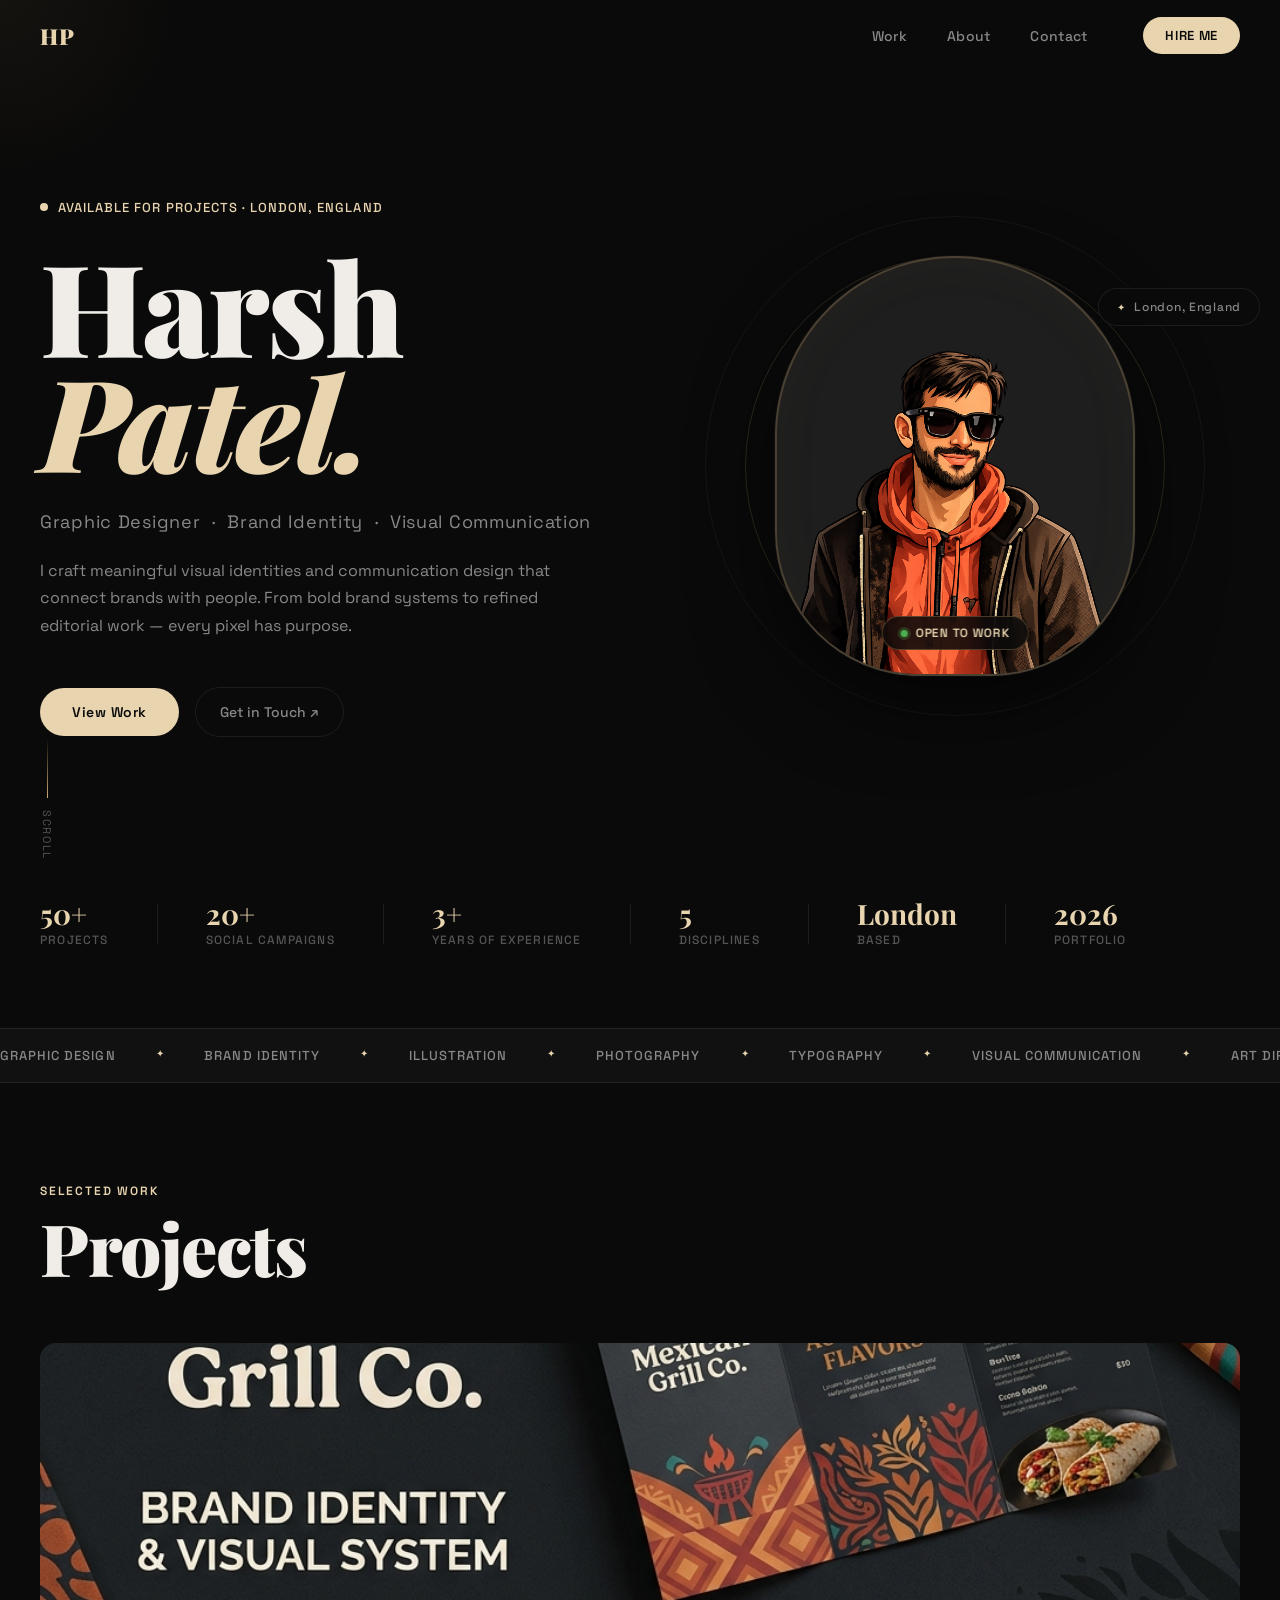
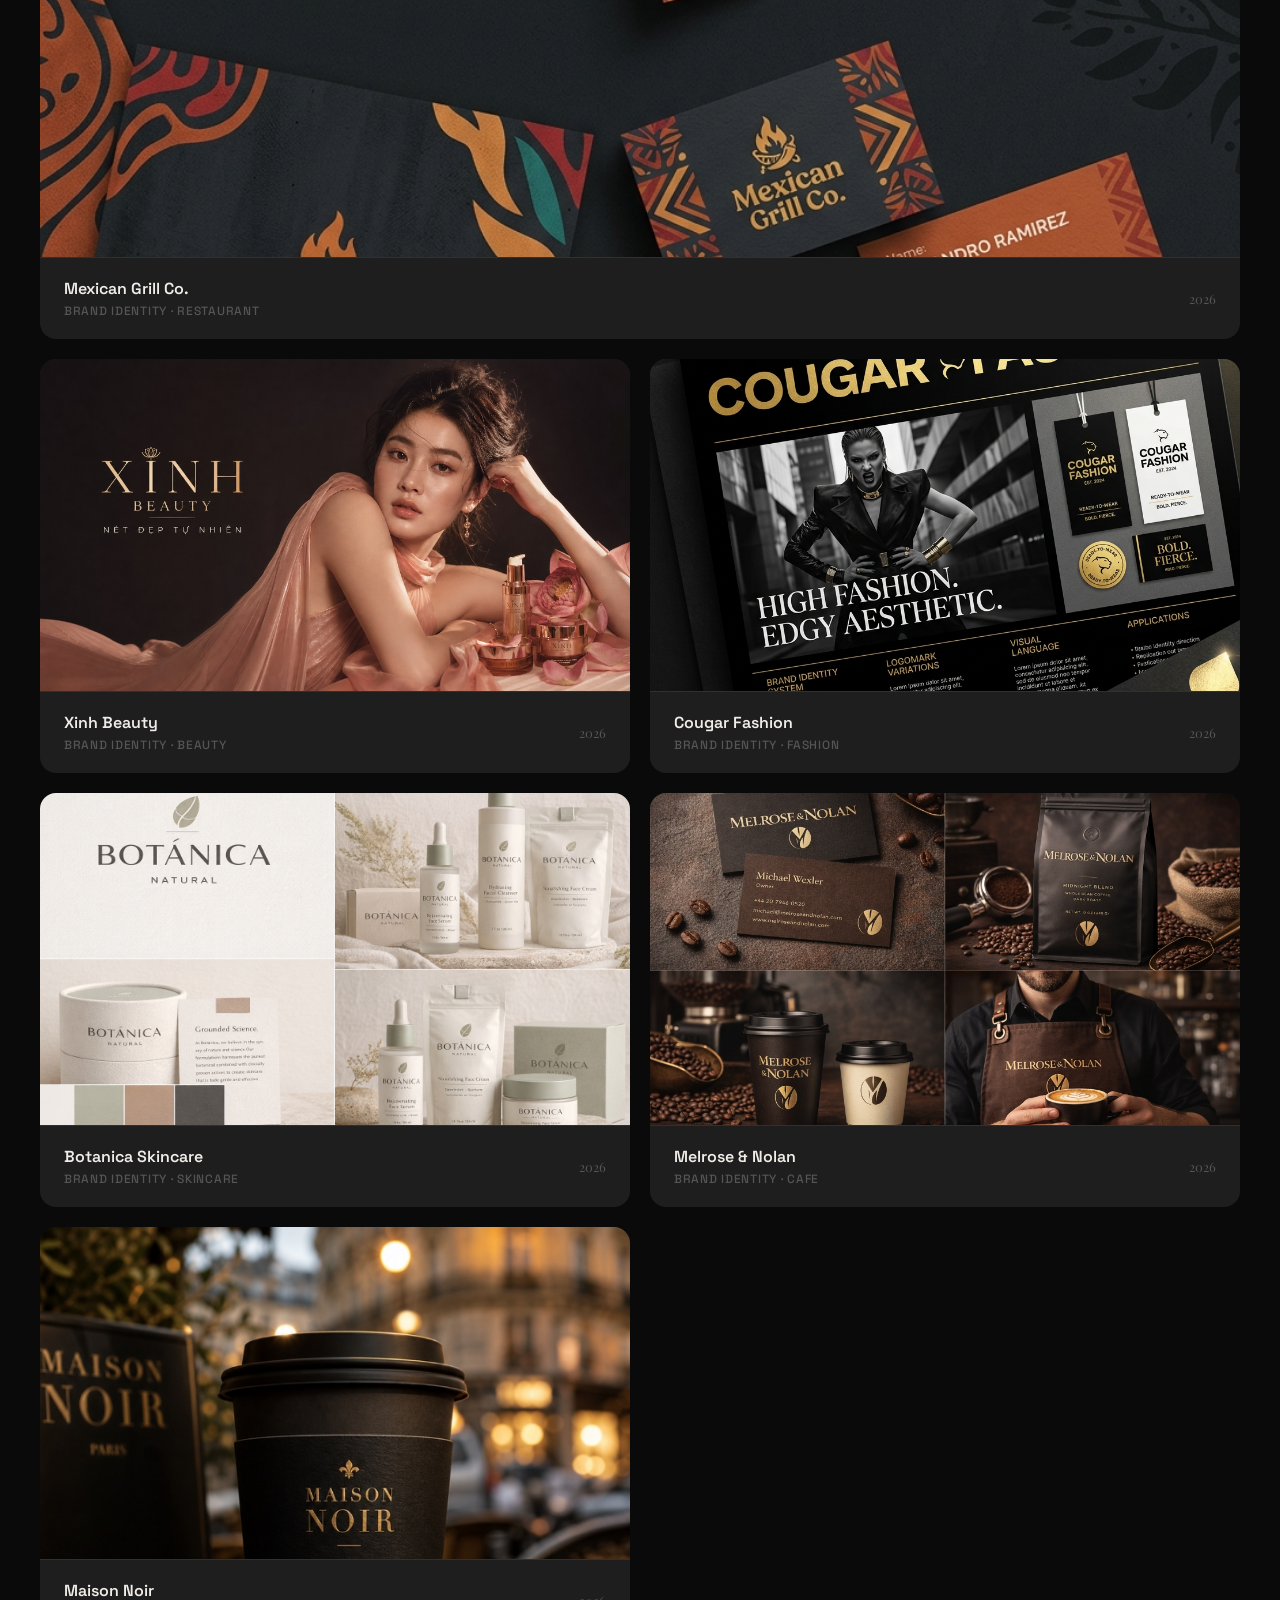
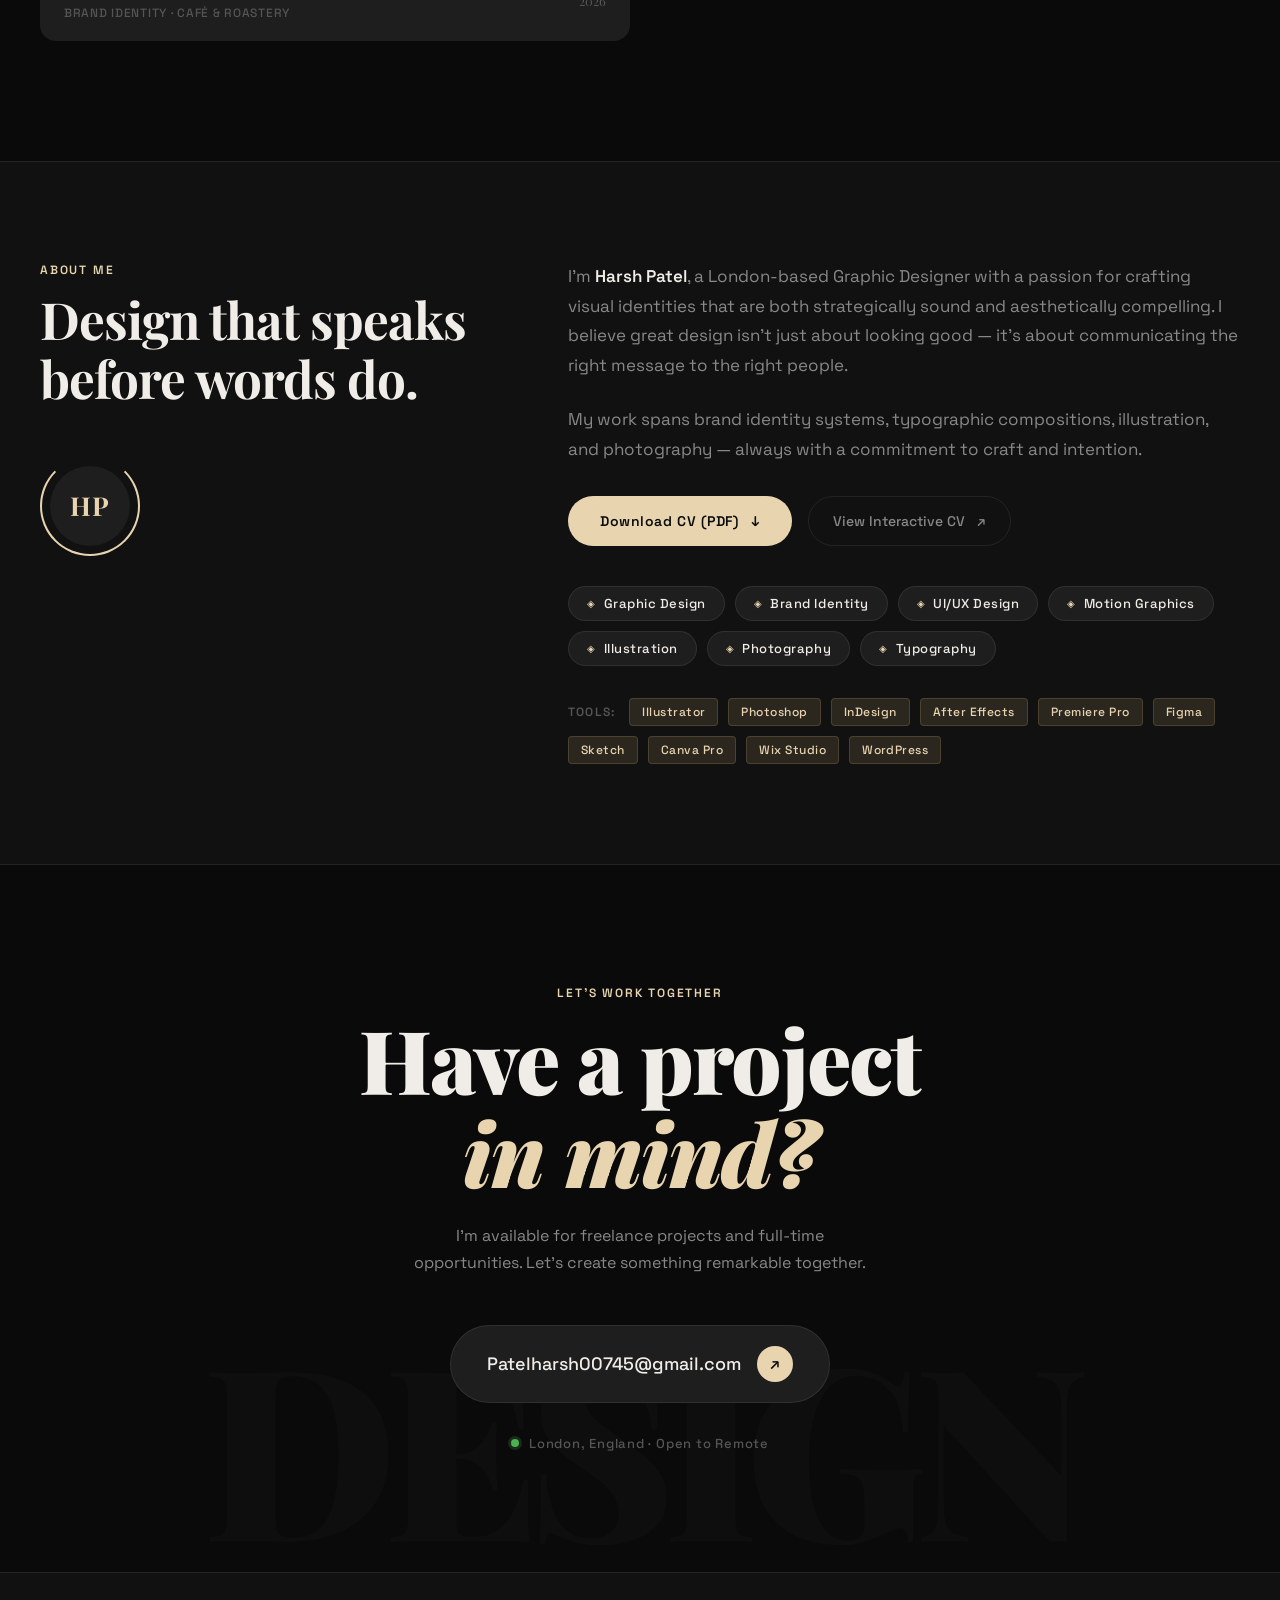
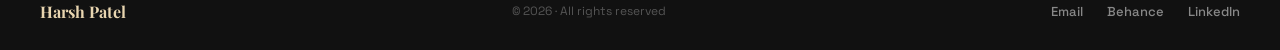
==== behance.html @ 05259823 "Add files via upload" ====
<!DOCTYPE html>
<html lang="en">
<head>
  <meta charset="UTF-8" />
  <meta name="viewport" content="width=device-width, initial-scale=1.0" />
  <title>Harsh Patel — Graphic Designer · Brand Identity · Visual Communication</title>
  <meta name="description" content="Harsh Patel is a London-based Graphic Designer specialising in Brand Identity, Illustration, Photography and Typography." />
  <link rel="preconnect" href="https://fonts.googleapis.com" />
  <link rel="preconnect" href="https://fonts.gstatic.com" crossorigin />
  <link href="https://fonts.googleapis.com/css2?family=Inter:wght@300;400;500;600;700&family=Playfair+Display:ital,wght@0,700;0,900;1,700&family=Space+Grotesk:wght@300;400;500;600;700&display=swap" rel="stylesheet" />
  <link rel="stylesheet" href="behance.css" />
</head>
<body>

  <!-- ── CURSOR GLOW ── -->
  <div class="cursor-glow" id="cursorGlow"></div>

  <!-- ── NAV ── -->
  <nav class="nav" id="mainNav">
    <div class="nav-inner">
      <a href="#" class="nav-logo" id="navLogo">HP</a>
      <ul class="nav-links" id="navLinks">
        <li><a href="#work" class="nav-link" id="navWork">Work</a></li>
        <li><a href="#about" class="nav-link" id="navAbout">About</a></li>
        <li><a href="#contact" class="nav-link" id="navContact">Contact</a></li>
      </ul>
      <a href="mailto:Patelharsh00745@gmail.com" class="nav-cta" id="navCta">Hire Me</a>
    </div>
  </nav>

  <!-- ── HERO ── -->
  <section class="hero" id="hero">
    <div class="hero-bg-grid"></div>

    <!-- LEFT: Text -->
    <div class="hero-content">
      <div class="hero-tag" id="heroTag">
        <span class="tag-dot"></span>
        Available for Projects · London, England
      </div>
      <h1 class="hero-name" id="heroName">
        <span class="name-line">Harsh</span>
        <span class="name-line italic">Patel.</span>
      </h1>
      <p class="hero-title" id="heroTitle">
        Graphic Designer &nbsp;·&nbsp; Brand Identity &nbsp;·&nbsp; Visual Communication
      </p>
      <p class="hero-desc" id="heroDesc">
        I craft meaningful visual identities and communication design that connect brands with people. From bold brand systems to refined editorial work — every pixel has purpose.
      </p>
      <div class="hero-actions" id="heroActions">
        <a href="#work" class="btn-primary" id="btnViewWork">View Work</a>
        <a href="mailto:Patelharsh00745@gmail.com" class="btn-ghost" id="btnGetInTouch">Get in Touch ↗</a>
      </div>
    </div>

    <!-- RIGHT: Portrait -->
    <div class="hero-portrait-wrap" id="heroPortraitWrap">
      <div class="portrait-ring portrait-ring-1"></div>
      <div class="portrait-ring portrait-ring-2"></div>
      <div class="portrait-card">
        <img src="hero_portrait.png" alt="Harsh Patel — Graphic Designer" class="portrait-img" id="heroPortraitImg" />
        <div class="portrait-badge" id="portraitBadge">
          <span class="badge-dot"></span>
          <span>Open to Work</span>
        </div>
      </div>
      <div class="portrait-float-tag" id="portraitFloatTag">
        <span class="float-icon">✦</span>
        London, England
      </div>
    </div>

    <div class="hero-scroll-indicator" id="heroScroll">
      <span class="scroll-line"></span>
      <span class="scroll-label">Scroll</span>
    </div>
  </section>

  <!-- ── STATS BAR ── -->
  <div class="stats-bar" id="statsBar">
    <div class="stat-item">
      <span class="stat-num">50+</span>
      <span class="stat-label">Projects</span>
    </div>
    <div class="stat-divider"></div>
    <div class="stat-item">
      <span class="stat-num">20+</span>
      <span class="stat-label">Social Campaigns</span>
    </div>
    <div class="stat-divider"></div>
    <div class="stat-item">
      <span class="stat-num">3+</span>
      <span class="stat-label">Years of Experience</span>
    </div>
    <div class="stat-divider"></div>
    <div class="stat-item">
      <span class="stat-num">5</span>
      <span class="stat-label">Disciplines</span>
    </div>
    <div class="stat-divider"></div>
    <div class="stat-item">
      <span class="stat-num">London</span>
      <span class="stat-label">Based</span>
    </div>
    <div class="stat-divider"></div>
    <div class="stat-item">
      <span class="stat-num">2026</span>
      <span class="stat-label">Portfolio</span>
    </div>
  </div>

  <!-- ── SKILLS TICKER ── -->
  <div class="ticker-wrap" id="tickerWrap" aria-hidden="true">
    <div class="ticker-track">
      <span>Graphic Design</span><span class="sep">✦</span>
      <span>Brand Identity</span><span class="sep">✦</span>
      <span>Illustration</span><span class="sep">✦</span>
      <span>Photography</span><span class="sep">✦</span>
      <span>Typography</span><span class="sep">✦</span>
      <span>Visual Communication</span><span class="sep">✦</span>
      <span>Art Direction</span><span class="sep">✦</span>
      <span>Logo Design</span><span class="sep">✦</span>
      <!-- duplicate for seamless loop -->
      <span>Graphic Design</span><span class="sep">✦</span>
      <span>Brand Identity</span><span class="sep">✦</span>
      <span>Illustration</span><span class="sep">✦</span>
      <span>Photography</span><span class="sep">✦</span>
      <span>Typography</span><span class="sep">✦</span>
      <span>Visual Communication</span><span class="sep">✦</span>
      <span>Art Direction</span><span class="sep">✦</span>
      <span>Logo Design</span><span class="sep">✦</span>
    </div>
  </div>

  <!-- ── PROJECTS ── -->
  <section class="projects-section" id="work">
    <div class="section-header">
      <p class="section-eyebrow">Selected Work</p>
      <h2 class="section-title">Projects</h2>
    </div>

    <div class="projects-grid" id="projectsGrid">

      <!-- PROJECT 1 — Mexican Grill Co. (FEATURED LARGE) -->
      <a href="mexican-grill.html" class="project-card card-featured" id="cardMexican" data-category="Brand Identity">
        <div class="card-image-wrap">
          <img src="mexican_grill_cover.png" alt="Mexican Grill Co. Brand Identity" class="card-img" />
          <div class="card-overlay">
            <div class="overlay-content">
              <span class="overlay-category">Brand Identity · Visual System</span>
              <h3 class="overlay-title">Mexican Grill Co.</h3>
              <p class="overlay-desc">A bold, culturally-rich brand identity for an authentic Mexican restaurant. Warm terracotta palette meets modern typography.</p>
              <span class="overlay-arrow">View Project ↗</span>
            </div>
          </div>
        </div>
        <div class="card-meta">
          <div class="card-info">
            <h3 class="card-title">Mexican Grill Co.</h3>
            <p class="card-category">Brand Identity · Restaurant</p>
          </div>
          <span class="card-year">2026</span>
        </div>
      </a>

      <!-- PROJECT 2 — Xinh Beauty -->
      <a href="xinh-beauty.html" class="project-card card-half" id="cardXinh" data-category="Brand Identity">
        <div class="card-image-wrap">
          <img src="xinh_beauty_banner.jpg" alt="Xinh Beauty Brand Identity" class="card-img" />
          <div class="card-overlay">
            <div class="overlay-content">
              <span class="overlay-category">Brand Identity · Packaging</span>
              <h3 class="overlay-title">Xinh Beauty</h3>
              <p class="overlay-desc">Refined, minimal beauty brand identity with delicate rose gold and blush tones across packaging and visual identity.</p>
              <span class="overlay-arrow">View Project ↗</span>
            </div>
          </div>
        </div>
        <div class="card-meta">
          <div class="card-info">
            <h3 class="card-title">Xinh Beauty</h3>
            <p class="card-category">Brand Identity · Beauty</p>
          </div>
          <span class="card-year">2026</span>
        </div>
      </a>

      <!-- PROJECT 3 — Cougar Fashion -->
      <a href="cougar-fashion.html" class="project-card card-half" id="cardCougar" data-category="Brand Identity">
        <div class="card-image-wrap">
          <img src="cougar_fashion_cover.png" alt="Cougar Fashion Brand Identity" class="card-img" />
          <div class="card-overlay">
            <div class="overlay-content">
              <span class="overlay-category">Brand Identity · Fashion</span>
              <h3 class="overlay-title">Cougar Fashion</h3>
              <p class="overlay-desc">High-fashion brand identity with a bold black and gold visual system. Edgy, powerful, unforgettable.</p>
              <span class="overlay-arrow">View Project ↗</span>
            </div>
          </div>
        </div>
        <div class="card-meta">
          <div class="card-info">
            <h3 class="card-title">Cougar Fashion</h3>
            <p class="card-category">Brand Identity · Fashion</p>
          </div>
          <span class="card-year">2026</span>
        </div>
      </a>

      <!-- PROJECT 4 — Botanica Skincare -->
      <a href="botanica-skincare.html" class="project-card card-half" id="cardBotanica" data-category="Brand Identity">
        <div class="card-image-wrap">
          <img src="botanica-cover.png" alt="Botanica Skincare Brand Identity" class="card-img" />
          <div class="card-overlay">
            <div class="overlay-content">
              <span class="overlay-category">Brand Identity · Skincare</span>
              <h3 class="overlay-title">Botanica Skincare</h3>
              <p class="overlay-desc">Clean, organic visual identity for a natural skincare line emphasizing sustainability and purity.</p>
              <span class="overlay-arrow">View Project ↗</span>
            </div>
          </div>
        </div>
        <div class="card-meta">
          <div class="card-info">
            <h3 class="card-title">Botanica Skincare</h3>
            <p class="card-category">Brand Identity · Skincare</p>
          </div>
          <span class="card-year">2026</span>
        </div>
      </a>

      <!-- PROJECT 5 — Melrose & Nolan (Cafe) -->
      <a href="melrose-nolan.html" class="project-card card-half" id="cardMelrose" data-category="Brand Identity">
        <div class="card-image-wrap">
          <img src="melrose_nolan_cover.png" alt="Melrose & Nolan Cafe Brand Identity" class="card-img" />
          <div class="card-overlay">
            <div class="overlay-content">
              <span class="overlay-category">Brand Identity · Cafe Design</span>
              <h3 class="overlay-title">Melrose &amp; Nolan</h3>
              <p class="overlay-desc">A premium artisanal cafe brand identity. Timeless typography meets warm organic coffee textures.</p>
              <span class="overlay-arrow">View Project ↗</span>
            </div>
          </div>
        </div>
        <div class="card-meta">
          <div class="card-info">
            <h3 class="card-title">Melrose &amp; Nolan</h3>
            <p class="card-category">Brand Identity · Cafe</p>
          </div>
          <span class="card-year">2026</span>
        </div>
      </a>

      <!-- PROJECT 6 — Maison Noir (Paris Roastery) -->
      <a href="maison-noir.html" class="project-card card-half" id="cardMaison" data-category="Brand Identity">
        <div class="card-image-wrap">
          <img src="maison_noir_cup.jpg" alt="Maison Noir Paris Brand Identity" class="card-img" />
          <div class="card-overlay">
            <div class="overlay-content">
              <span class="overlay-category">Brand Identity · Café &amp; Roastery</span>
              <h3 class="overlay-title">Maison Noir</h3>
              <p class="overlay-desc">A luxurious Parisian café and micro-roastery brand identity. Gold-embossed packaging meets refined architectural branding.</p>
              <span class="overlay-arrow">View Project ↗</span>
            </div>
          </div>
        </div>
        <div class="card-meta">
          <div class="card-info">
            <h3 class="card-title">Maison Noir</h3>
            <p class="card-category">Brand Identity · Café &amp; Roastery</p>
          </div>
          <span class="card-year">2026</span>
        </div>
      </a>

    </div>
  </section>

  <!-- ── ABOUT ── -->
  <section class="about-section" id="about">
    <div class="about-inner">
      <div class="about-left">
        <p class="section-eyebrow">About Me</p>
        <h2 class="about-heading">Design that speaks before words do.</h2>
        <div class="about-avatar" id="aboutAvatar">
          <div class="avatar-ring"></div>
          <div class="avatar-initials">HP</div>
        </div>
      </div>
      <div class="about-right">
        <p class="about-bio">
          I'm <strong>Harsh Patel</strong>, a London-based Graphic Designer with a passion for crafting visual identities that are both strategically sound and aesthetically compelling. I believe great design isn't just about looking good — it's about communicating the right message to the right people.
        </p>
        <p class="about-bio">
          My work spans brand identity systems, typographic compositions, illustration, and photography — always with a commitment to craft and intention.
        </p>

        <!-- CV Actions Button Group -->
        <div class="about-actions" style="margin-top: 32px; margin-bottom: 40px; display: flex; gap: 16px; flex-wrap: wrap;">
          <a href="Harsh_Patel_CV.pdf" target="_blank" class="btn-primary" id="btnDownloadCV" download>
            <span>Download CV (PDF)</span>
            <span style="font-size: 14px; margin-left: 4px;">↓</span>
          </a>
          <a href="cv.html" class="btn-ghost" id="btnViewCV" target="_blank">
            <span>View Interactive CV</span>
            <span style="font-size: 14px; margin-left: 4px;">↗</span>
          </a>
        </div>

        <div class="skills-grid" id="skillsGrid">
          <div class="skill-pill" id="skillGraphic">
            <span class="skill-icon">◈</span> Graphic Design
          </div>
          <div class="skill-pill" id="skillBrand">
            <span class="skill-icon">◈</span> Brand Identity
          </div>
          <div class="skill-pill" id="skillUIUX">
            <span class="skill-icon">◈</span> UI/UX Design
          </div>
          <div class="skill-pill" id="skillMotion">
            <span class="skill-icon">◈</span> Motion Graphics
          </div>
          <div class="skill-pill" id="skillIllustration">
            <span class="skill-icon">◈</span> Illustration
          </div>
          <div class="skill-pill" id="skillPhoto">
            <span class="skill-icon">◈</span> Photography
          </div>
          <div class="skill-pill" id="skillType">
            <span class="skill-icon">◈</span> Typography
          </div>
        </div>

        <div class="tools-row" id="toolsRow">
          <span class="tools-label">Tools:</span>
          <span class="tool-tag">Illustrator</span>
          <span class="tool-tag">Photoshop</span>
          <span class="tool-tag">InDesign</span>
          <span class="tool-tag">After Effects</span>
          <span class="tool-tag">Premiere Pro</span>
          <span class="tool-tag">Figma</span>
          <span class="tool-tag">Sketch</span>
          <span class="tool-tag">Canva Pro</span>
          <span class="tool-tag">Wix Studio</span>
          <span class="tool-tag">WordPress</span>
        </div>
      </div>
    </div>
  </section>

  <!-- ── CONTACT ── -->
  <section class="contact-section" id="contact">
    <div class="contact-inner">
      <p class="section-eyebrow">Let's Work Together</p>
      <h2 class="contact-heading">
        Have a project<br/>
        <em>in mind?</em>
      </h2>
      <p class="contact-sub">I'm available for freelance projects and full-time opportunities. Let's create something remarkable together.</p>
      <a href="mailto:Patelharsh00745@gmail.com" class="contact-btn" id="contactBtn">
        <span>Patelharsh00745@gmail.com</span>
        <span class="btn-arrow">↗</span>
      </a>
      <div class="contact-location" id="contactLocation">
        <span class="location-dot"></span>
        London, England · Open to Remote
      </div>
    </div>
    <div class="contact-bg-text" aria-hidden="true">DESIGN</div>
  </section>

  <!-- ── FOOTER ── -->
  <footer class="footer" id="siteFooter">
    <div class="footer-inner">
      <span class="footer-name">Harsh Patel</span>
      <span class="footer-copy">© 2026 · All rights reserved</span>
      <div class="footer-links">
        <a href="mailto:Patelharsh00745@gmail.com" class="footer-link" id="footerEmail">Email</a>
        <a href="#" class="footer-link" id="footerBehance">Behance</a>
        <a href="#" class="footer-link" id="footerLinkedIn">LinkedIn</a>
      </div>
    </div>
  </footer>

  <script src="behance.js"></script>
</body>
</html>
---- behance.css ----
/* ──────────────────────────────────────────
   BEHANCE PORTFOLIO — Harsh Patel
   Dark Editorial Design System
────────────────────────────────────────── */

/* ── TOKENS ── */
:root {
  --bg:           #0a0a0a;
  --bg-2:         #111111;
  --bg-3:         #181818;
  --surface:      #1e1e1e;
  --border:       rgba(255,255,255,0.08);
  --border-hover: rgba(255,255,255,0.2);
  --text-primary: #f0ede8;
  --text-secondary: #888888;
  --text-muted:   #555555;
  --accent:       #e8d5b0;
  --accent-2:     #c9a96e;
  --accent-glow:  rgba(201,169,110,0.15);
  --red:          #e05c4a;
  --radius-sm:    8px;
  --radius-md:    16px;
  --radius-lg:    24px;
  --nav-h:        72px;
  --ease-out:     cubic-bezier(0.16, 1, 0.3, 1);
  --ease-bounce:  cubic-bezier(0.34, 1.56, 0.64, 1);
}

/* ── RESET ── */
*, *::before, *::after { box-sizing: border-box; margin: 0; padding: 0; }
html { scroll-behavior: smooth; font-size: 16px; }
body {
  background: var(--bg);
  color: var(--text-primary);
  font-family: 'Space Grotesk', 'Inter', sans-serif;
  overflow-x: hidden;
  -webkit-font-smoothing: antialiased;
}
img { display: block; max-width: 100%; }
a { text-decoration: none; color: inherit; }
ul { list-style: none; }

/* ── CURSOR GLOW ── */
.cursor-glow {
  position: fixed;
  width: 400px;
  height: 400px;
  background: radial-gradient(circle, rgba(201,169,110,0.06) 0%, transparent 70%);
  border-radius: 50%;
  pointer-events: none;
  z-index: 0;
  transform: translate(-50%, -50%);
  transition: opacity 0.3s ease;
}

/* ── NAV ── */
.nav {
  position: fixed;
  top: 0; left: 0; right: 0;
  height: var(--nav-h);
  z-index: 100;
  transition: background 0.4s ease, backdrop-filter 0.4s ease, border-color 0.4s ease;
  border-bottom: 1px solid transparent;
}
.nav.scrolled {
  background: rgba(10,10,10,0.85);
  backdrop-filter: blur(20px);
  -webkit-backdrop-filter: blur(20px);
  border-bottom-color: var(--border);
}
.nav-inner {
  max-width: 1280px;
  margin: 0 auto;
  height: 100%;
  padding: 0 40px;
  display: flex;
  align-items: center;
  gap: 40px;
}
.nav-logo {
  font-family: 'Playfair Display', serif;
  font-size: 22px;
  font-weight: 900;
  color: var(--accent);
  letter-spacing: 0.05em;
  margin-right: auto;
  transition: opacity 0.2s;
}
.nav-logo:hover { opacity: 0.7; }

.nav-links { display: flex; gap: 8px; }
.nav-link {
  font-size: 14px;
  font-weight: 500;
  color: var(--text-secondary);
  padding: 8px 16px;
  border-radius: 100px;
  transition: color 0.2s, background 0.2s;
  letter-spacing: 0.02em;
}
.nav-link:hover {
  color: var(--text-primary);
  background: rgba(255,255,255,0.05);
}

.nav-cta {
  font-size: 13px;
  font-weight: 600;
  letter-spacing: 0.05em;
  color: var(--bg);
  background: var(--accent);
  padding: 10px 22px;
  border-radius: 100px;
  transition: background 0.25s, transform 0.2s;
  text-transform: uppercase;
}
.nav-cta:hover {
  background: var(--accent-2);
  transform: translateY(-1px);
}

/* ── HERO ── */
.hero {
  min-height: 100vh;
  display: grid;
  grid-template-columns: 1fr 1fr;
  align-items: center;
  gap: 60px;
  padding: calc(var(--nav-h) + 40px) 40px 80px;
  max-width: 1280px;
  margin: 0 auto;
  position: relative;
}
.hero-bg-grid {
  display: none;
}

/* ── HERO PORTRAIT ── */
.hero-portrait-wrap {
  position: relative;
  display: flex;
  align-items: center;
  justify-content: center;
  opacity: 0;
  transform: translateX(40px);
  animation: fadeRight 0.9s var(--ease-out) 0.5s forwards;
}
@keyframes fadeRight {
  to { opacity: 1; transform: translateX(0); }
}

.portrait-ring {
  position: absolute;
  border-radius: 50%;
  border: 1px solid rgba(201,169,110,0.2);
  pointer-events: none;
}
.portrait-ring-1 {
  width: 420px; height: 420px;
  animation: ringPulse 4s ease-in-out infinite;
}
.portrait-ring-2 {
  width: 500px; height: 500px;
  border-color: rgba(201,169,110,0.08);
  animation: ringPulse 4s ease-in-out 1s infinite;
}
@keyframes ringPulse {
  0%, 100% { transform: scale(1); opacity: 0.6; }
  50%       { transform: scale(1.03); opacity: 1; }
}

.portrait-card {
  position: relative;
  width: 360px;
  height: 420px;
  border-radius: 200px 200px 160px 160px;
  overflow: hidden;
  border: 2px solid rgba(201,169,110,0.25);
  box-shadow:
    0 30px 80px rgba(0,0,0,0.6),
    0 0 0 1px rgba(255,255,255,0.04),
    inset 0 0 60px rgba(201,169,110,0.03);
  background: var(--surface);
  transition: transform 0.5s var(--ease-out), box-shadow 0.5s ease;
}
.portrait-card:hover {
  transform: translateY(-8px);
  box-shadow:
    0 50px 100px rgba(0,0,0,0.7),
    0 0 0 1px rgba(255,255,255,0.06),
    inset 0 0 80px rgba(201,169,110,0.05);
}

.portrait-img {
  width: 100%;
  height: 100%;
  object-fit: cover;
  object-position: center top;
  transition: transform 0.7s var(--ease-out);
}
.portrait-card:hover .portrait-img {
  transform: scale(1.04);
}

/* Open to Work badge */
.portrait-badge {
  position: absolute;
  bottom: 24px;
  left: 50%;
  transform: translateX(-50%);
  display: inline-flex;
  align-items: center;
  gap: 8px;
  background: rgba(10,10,10,0.85);
  backdrop-filter: blur(12px);
  -webkit-backdrop-filter: blur(12px);
  border: 1px solid rgba(201,169,110,0.3);
  border-radius: 100px;
  padding: 8px 18px;
  font-size: 12px;
  font-weight: 600;
  letter-spacing: 0.06em;
  color: var(--accent);
  white-space: nowrap;
  text-transform: uppercase;
  animation: badgeBounce 3s ease-in-out infinite;
}
@keyframes badgeBounce {
  0%, 100% { transform: translateX(-50%) translateY(0); }
  50%       { transform: translateX(-50%) translateY(-5px); }
}
.badge-dot {
  width: 7px; height: 7px;
  background: #4caf50;
  border-radius: 50%;
  box-shadow: 0 0 0 3px rgba(76,175,80,0.25);
  animation: pulse 2s ease-in-out infinite;
}

/* Float tag — London */
.portrait-float-tag {
  position: absolute;
  top: 32px;
  right: -20px;
  display: inline-flex;
  align-items: center;
  gap: 8px;
  background: rgba(10,10,10,0.9);
  backdrop-filter: blur(12px);
  -webkit-backdrop-filter: blur(12px);
  border: 1px solid var(--border);
  border-radius: 100px;
  padding: 10px 18px;
  font-size: 12px;
  font-weight: 500;
  letter-spacing: 0.06em;
  color: var(--text-secondary);
  white-space: nowrap;
  animation: badgeBounce 4s ease-in-out 0.5s infinite;
}
.float-icon { color: var(--accent); font-size: 10px; }

.hero-tag {
  display: inline-flex;
  align-items: center;
  gap: 10px;
  font-size: 13px;
  font-weight: 500;
  color: var(--accent);
  letter-spacing: 0.08em;
  text-transform: uppercase;
  margin-bottom: 32px;
  opacity: 0;
  transform: translateY(20px);
  animation: fadeUp 0.8s var(--ease-out) 0.1s forwards;
}
.tag-dot {
  width: 8px; height: 8px;
  background: var(--accent);
  border-radius: 50%;
  animation: pulse 2s ease-in-out infinite;
}
@keyframes pulse {
  0%, 100% { opacity: 1; transform: scale(1); }
  50%        { opacity: 0.5; transform: scale(0.7); }
}

.hero-name {
  font-family: 'Playfair Display', serif;
  font-size: clamp(64px, 10vw, 140px);
  font-weight: 900;
  line-height: 0.9;
  letter-spacing: -0.02em;
  margin-bottom: 32px;
  opacity: 0;
  transform: translateY(30px);
  animation: fadeUp 0.9s var(--ease-out) 0.25s forwards;
}
.name-line { display: block; }
.name-line.italic { font-style: italic; color: var(--accent); }

.hero-title {
  font-size: clamp(14px, 1.5vw, 18px);
  font-weight: 400;
  color: var(--text-secondary);
  letter-spacing: 0.04em;
  margin-bottom: 24px;
  opacity: 0;
  transform: translateY(20px);
  animation: fadeUp 0.8s var(--ease-out) 0.4s forwards;
}

.hero-desc {
  max-width: 540px;
  font-size: 16px;
  line-height: 1.7;
  color: var(--text-secondary);
  margin-bottom: 48px;
  opacity: 0;
  transform: translateY(20px);
  animation: fadeUp 0.8s var(--ease-out) 0.55s forwards;
}

.hero-actions {
  display: flex;
  gap: 16px;
  align-items: center;
  opacity: 0;
  transform: translateY(20px);
  animation: fadeUp 0.8s var(--ease-out) 0.7s forwards;
}
.btn-primary {
  display: inline-flex;
  align-items: center;
  gap: 8px;
  font-size: 14px;
  font-weight: 600;
  letter-spacing: 0.04em;
  color: var(--bg);
  background: var(--accent);
  padding: 15px 32px;
  border-radius: 100px;
  transition: background 0.25s, transform 0.2s, box-shadow 0.25s;
}
.btn-primary:hover {
  background: var(--accent-2);
  transform: translateY(-2px);
  box-shadow: 0 12px 40px rgba(201,169,110,0.3);
}
.btn-ghost {
  display: inline-flex;
  align-items: center;
  gap: 8px;
  font-size: 14px;
  font-weight: 500;
  color: var(--text-secondary);
  padding: 15px 24px;
  border-radius: 100px;
  border: 1px solid var(--border);
  transition: color 0.2s, border-color 0.2s, transform 0.2s;
}
.btn-ghost:hover {
  color: var(--text-primary);
  border-color: var(--border-hover);
  transform: translateY(-2px);
}

.hero-scroll-indicator {
  position: absolute;
  bottom: 40px;
  left: 40px;
  display: flex;
  flex-direction: column;
  align-items: center;
  gap: 12px;
  opacity: 0;
  animation: fadeUp 0.6s ease 1.2s forwards;
}
.scroll-line {
  width: 1px;
  height: 60px;
  background: linear-gradient(to bottom, transparent, var(--accent-2));
  animation: scrollPulse 2s ease-in-out infinite;
}
@keyframes scrollPulse {
  0%, 100% { transform: scaleY(1); opacity: 0.6; }
  50%       { transform: scaleY(0.5); opacity: 1; }
}
.scroll-label {
  font-size: 11px;
  letter-spacing: 0.15em;
  text-transform: uppercase;
  color: var(--text-muted);
  writing-mode: vertical-rl;
}

/* ── STATS BAR ── */
.stats-bar {
  max-width: 1280px;
  margin: 0 auto;
  padding: 0 40px 80px;
  display: flex;
  align-items: center;
  gap: 0;
}
.stat-item {
  display: flex;
  flex-direction: column;
  gap: 4px;
  padding: 0 48px;
}
.stat-item:first-child { padding-left: 0; }
.stat-num {
  font-family: 'Playfair Display', serif;
  font-size: 28px;
  font-weight: 700;
  color: var(--accent);
  line-height: 1;
}
.stat-label {
  font-size: 12px;
  font-weight: 500;
  text-transform: uppercase;
  letter-spacing: 0.1em;
  color: var(--text-muted);
}
.stat-divider {
  width: 1px;
  height: 40px;
  background: var(--border);
  flex-shrink: 0;
}

/* ── TICKER ── */
.ticker-wrap {
  overflow: hidden;
  border-top: 1px solid var(--border);
  border-bottom: 1px solid var(--border);
  padding: 18px 0;
  background: var(--bg-2);
  margin-bottom: 100px;
}
.ticker-track {
  display: flex;
  gap: 40px;
  white-space: nowrap;
  animation: ticker 30s linear infinite;
  width: max-content;
}
.ticker-track span {
  font-size: 13px;
  font-weight: 500;
  letter-spacing: 0.08em;
  text-transform: uppercase;
  color: var(--text-secondary);
  flex-shrink: 0;
}
.ticker-track .sep {
  color: var(--accent);
  font-size: 10px;
}
@keyframes ticker {
  0%   { transform: translateX(0); }
  100% { transform: translateX(-50%); }
}

/* ── PROJECTS SECTION ── */
.projects-section {
  max-width: 1280px;
  margin: 0 auto;
  padding: 0 40px 120px;
}
.section-header {
  margin-bottom: 60px;
}
.section-eyebrow {
  font-size: 12px;
  font-weight: 600;
  letter-spacing: 0.15em;
  text-transform: uppercase;
  color: var(--accent);
  margin-bottom: 12px;
}
.section-title {
  font-family: 'Playfair Display', serif;
  font-size: clamp(40px, 6vw, 72px);
  font-weight: 900;
  line-height: 1;
  letter-spacing: -0.02em;
}

/* ── PROJECT GRID ── */
.projects-grid {
  display: grid;
  grid-template-columns: 1fr 1fr;
  grid-template-rows: auto auto;
  gap: 20px;
}

.project-card {
  position: relative;
  border-radius: var(--radius-md);
  overflow: hidden;
  background: var(--surface);
  cursor: pointer;
  transition: transform 0.5s var(--ease-out), box-shadow 0.5s ease;
}
.project-card:hover {
  transform: translateY(-6px);
  box-shadow: 0 30px 80px rgba(0,0,0,0.5);
}

/* Featured card spans full width */
.card-featured {
  grid-column: 1 / -1;
}

/* Each half-width card */
.card-half {
  grid-column: span 1;
}

.card-image-wrap {
  position: relative;
  overflow: hidden;
  aspect-ratio: 16/9;
}
.card-featured .card-image-wrap {
  aspect-ratio: 21/9;
}
.card-img {
  width: 100%;
  height: 100%;
  object-fit: cover;
  transition: transform 0.7s var(--ease-out);
  display: block;
}
.project-card:hover .card-img {
  transform: scale(1.05);
}

/* Overlay */
.card-overlay {
  position: absolute;
  inset: 0;
  background: linear-gradient(to top, rgba(0,0,0,0.92) 0%, rgba(0,0,0,0.5) 50%, transparent 100%);
  display: flex;
  align-items: flex-end;
  padding: 36px;
  opacity: 0;
  transition: opacity 0.4s ease;
}
.project-card:hover .card-overlay {
  opacity: 1;
}
.overlay-content {
  transform: translateY(12px);
  transition: transform 0.4s var(--ease-out);
}
.project-card:hover .overlay-content {
  transform: translateY(0);
}
.overlay-category {
  display: block;
  font-size: 11px;
  font-weight: 600;
  letter-spacing: 0.12em;
  text-transform: uppercase;
  color: var(--accent);
  margin-bottom: 10px;
}
.overlay-title {
  font-family: 'Playfair Display', serif;
  font-size: clamp(20px, 2.5vw, 32px);
  font-weight: 700;
  color: #fff;
  margin-bottom: 10px;
}
.overlay-desc {
  font-size: 14px;
  line-height: 1.6;
  color: rgba(255,255,255,0.7);
  max-width: 480px;
  margin-bottom: 20px;
}
.overlay-arrow {
  font-size: 13px;
  font-weight: 600;
  letter-spacing: 0.05em;
  color: var(--accent);
  border-bottom: 1px solid var(--accent);
  padding-bottom: 2px;
}

/* Card meta below image */
.card-meta {
  display: flex;
  align-items: center;
  justify-content: space-between;
  padding: 20px 24px;
  border-top: 1px solid var(--border);
}
.card-title {
  font-size: 16px;
  font-weight: 600;
  color: var(--text-primary);
  margin-bottom: 4px;
}
.card-category {
  font-size: 12px;
  font-weight: 500;
  letter-spacing: 0.06em;
  color: var(--text-muted);
  text-transform: uppercase;
}
.card-year {
  font-family: 'Playfair Display', serif;
  font-size: 13px;
  color: var(--text-muted);
}

/* ── ABOUT SECTION ── */
.about-section {
  background: var(--bg-2);
  border-top: 1px solid var(--border);
  border-bottom: 1px solid var(--border);
  padding: 100px 0;
}
.about-inner {
  max-width: 1280px;
  margin: 0 auto;
  padding: 0 40px;
  display: grid;
  grid-template-columns: 1fr 1.5fr;
  gap: 80px;
  align-items: start;
}
.about-heading {
  font-family: 'Playfair Display', serif;
  font-size: clamp(32px, 4vw, 52px);
  font-weight: 700;
  line-height: 1.15;
  letter-spacing: -0.02em;
  margin-bottom: 48px;
}
.about-avatar {
  width: 100px;
  height: 100px;
  position: relative;
  display: flex;
  align-items: center;
  justify-content: center;
}
.avatar-ring {
  position: absolute;
  inset: 0;
  border-radius: 50%;
  border: 2px solid var(--accent);
  animation: spin 10s linear infinite;
  border-top-color: transparent;
}
@keyframes spin { to { transform: rotate(360deg); } }
.avatar-initials {
  width: 80px;
  height: 80px;
  background: var(--surface);
  border-radius: 50%;
  display: flex;
  align-items: center;
  justify-content: center;
  font-family: 'Playfair Display', serif;
  font-size: 26px;
  font-weight: 700;
  color: var(--accent);
  letter-spacing: 0.05em;
}

.about-bio {
  font-size: 17px;
  line-height: 1.75;
  color: var(--text-secondary);
  margin-bottom: 24px;
}
.about-bio strong { color: var(--text-primary); font-weight: 600; }

.skills-grid {
  display: flex;
  flex-wrap: wrap;
  gap: 10px;
  margin-bottom: 32px;
  margin-top: 40px;
}
.skill-pill {
  display: inline-flex;
  align-items: center;
  gap: 8px;
  font-size: 13px;
  font-weight: 500;
  letter-spacing: 0.04em;
  color: var(--text-primary);
  background: var(--surface);
  border: 1px solid var(--border);
  padding: 8px 18px;
  border-radius: 100px;
  transition: border-color 0.2s, background 0.2s, transform 0.2s;
}
.skill-pill:hover {
  border-color: var(--accent);
  background: var(--accent-glow);
  transform: translateY(-2px);
}
.skill-icon { color: var(--accent); font-size: 10px; }

.tools-row {
  display: flex;
  align-items: center;
  flex-wrap: wrap;
  gap: 10px;
}
.tools-label {
  font-size: 12px;
  font-weight: 600;
  letter-spacing: 0.1em;
  text-transform: uppercase;
  color: var(--text-muted);
  margin-right: 4px;
}
.tool-tag {
  font-size: 12px;
  font-weight: 500;
  color: var(--accent);
  background: var(--accent-glow);
  border: 1px solid rgba(201,169,110,0.2);
  padding: 5px 12px;
  border-radius: 4px;
  letter-spacing: 0.04em;
}

/* ── CONTACT ── */
.contact-section {
  position: relative;
  overflow: hidden;
  padding: 120px 40px;
  text-align: center;
}
.contact-inner {
  position: relative;
  z-index: 1;
  max-width: 720px;
  margin: 0 auto;
}
.contact-heading {
  font-family: 'Playfair Display', serif;
  font-size: clamp(44px, 7vw, 88px);
  font-weight: 900;
  line-height: 1.05;
  letter-spacing: -0.02em;
  margin-bottom: 24px;
}
.contact-heading em {
  font-style: italic;
  color: var(--accent);
}
.contact-sub {
  font-size: 16px;
  line-height: 1.7;
  color: var(--text-secondary);
  max-width: 460px;
  margin: 0 auto 48px;
}
.contact-btn {
  display: inline-flex;
  align-items: center;
  gap: 16px;
  font-size: clamp(14px, 1.5vw, 18px);
  font-weight: 500;
  color: var(--text-primary);
  background: var(--surface);
  border: 1px solid var(--border);
  padding: 20px 36px;
  border-radius: 100px;
  transition: border-color 0.25s, background 0.25s, transform 0.25s, box-shadow 0.25s;
  margin-bottom: 32px;
}
.contact-btn:hover {
  border-color: var(--accent);
  background: var(--accent-glow);
  transform: translateY(-3px);
  box-shadow: 0 20px 60px rgba(201,169,110,0.15);
}
.btn-arrow {
  display: flex;
  align-items: center;
  justify-content: center;
  width: 36px;
  height: 36px;
  background: var(--accent);
  color: var(--bg);
  border-radius: 50%;
  font-size: 16px;
  transition: transform 0.25s var(--ease-bounce);
}
.contact-btn:hover .btn-arrow { transform: rotate(45deg); }

.contact-location {
  display: flex;
  align-items: center;
  justify-content: center;
  gap: 10px;
  font-size: 13px;
  font-weight: 500;
  color: var(--text-muted);
  letter-spacing: 0.06em;
}
.location-dot {
  width: 8px; height: 8px;
  background: #4caf50;
  border-radius: 50%;
  box-shadow: 0 0 0 3px rgba(76,175,80,0.2);
  animation: pulse 2s ease-in-out infinite;
}

.contact-bg-text {
  position: absolute;
  bottom: -30px;
  left: 50%;
  transform: translateX(-50%);
  font-family: 'Playfair Display', serif;
  font-size: clamp(100px, 20vw, 240px);
  font-weight: 900;
  color: rgba(255,255,255,0.02);
  white-space: nowrap;
  pointer-events: none;
  user-select: none;
  letter-spacing: -0.05em;
}

/* ── FOOTER ── */
.footer {
  border-top: 1px solid var(--border);
  background: var(--bg-2);
  padding: 28px 40px;
}
.footer-inner {
  max-width: 1280px;
  margin: 0 auto;
  display: flex;
  align-items: center;
  justify-content: space-between;
  gap: 20px;
}
.footer-name {
  font-family: 'Playfair Display', serif;
  font-size: 16px;
  font-weight: 700;
  color: var(--accent);
}
.footer-copy {
  font-size: 12px;
  color: var(--text-muted);
}
.footer-links {
  display: flex;
  gap: 24px;
}
.footer-link {
  font-size: 13px;
  font-weight: 500;
  color: var(--text-secondary);
  transition: color 0.2s;
}
.footer-link:hover { color: var(--accent); }



/* ── ANIMATIONS ── */
@keyframes fadeUp {
  to { opacity: 1; transform: translateY(0); }
}

.reveal {
  opacity: 0;
  transform: translateY(30px);
  transition: opacity 0.7s var(--ease-out), transform 0.7s var(--ease-out);
}
.reveal.visible {
  opacity: 1;
  transform: translateY(0);
}

/* ── RESPONSIVE ── */
@media (max-width: 900px) {
  .nav-inner { padding: 0 24px; }
  .nav-links { display: none; }
  .hero {
    grid-template-columns: 1fr;
    grid-template-rows: auto auto;
    padding: calc(var(--nav-h) + 40px) 24px 60px;
    gap: 48px;
    text-align: center;
  }
  .hero-content { order: 1; }
  .hero-portrait-wrap { order: 0; }
  .portrait-ring-1 { width: 300px; height: 300px; }
  .portrait-ring-2 { width: 360px; height: 360px; }
  .portrait-card { width: 260px; height: 300px; }
  .portrait-float-tag { right: 0; top: 16px; }
  .hero-actions { justify-content: center; }
  .hero-scroll-indicator { display: none; }
  .stats-bar { padding: 0 24px 60px; gap: 0; }
  .stat-item { padding: 0 24px; }
  .projects-section { padding: 0 24px 80px; }
  .projects-grid { grid-template-columns: 1fr; gap: 16px; }
  .card-featured { grid-column: 1; }
  .card-featured .card-image-wrap { aspect-ratio: 16/9; }
  .about-inner { grid-template-columns: 1fr; gap: 40px; padding: 0 24px; }
  .contact-section { padding: 80px 24px; }
  .footer-inner { flex-direction: column; text-align: center; gap: 12px; }
}

@media (max-width: 600px) {
  .hero-actions { flex-direction: column; align-items: flex-start; }
  .stats-bar { flex-wrap: wrap; }
  .stat-divider { display: none; }
  .stat-item { padding: 16px 24px; }
}
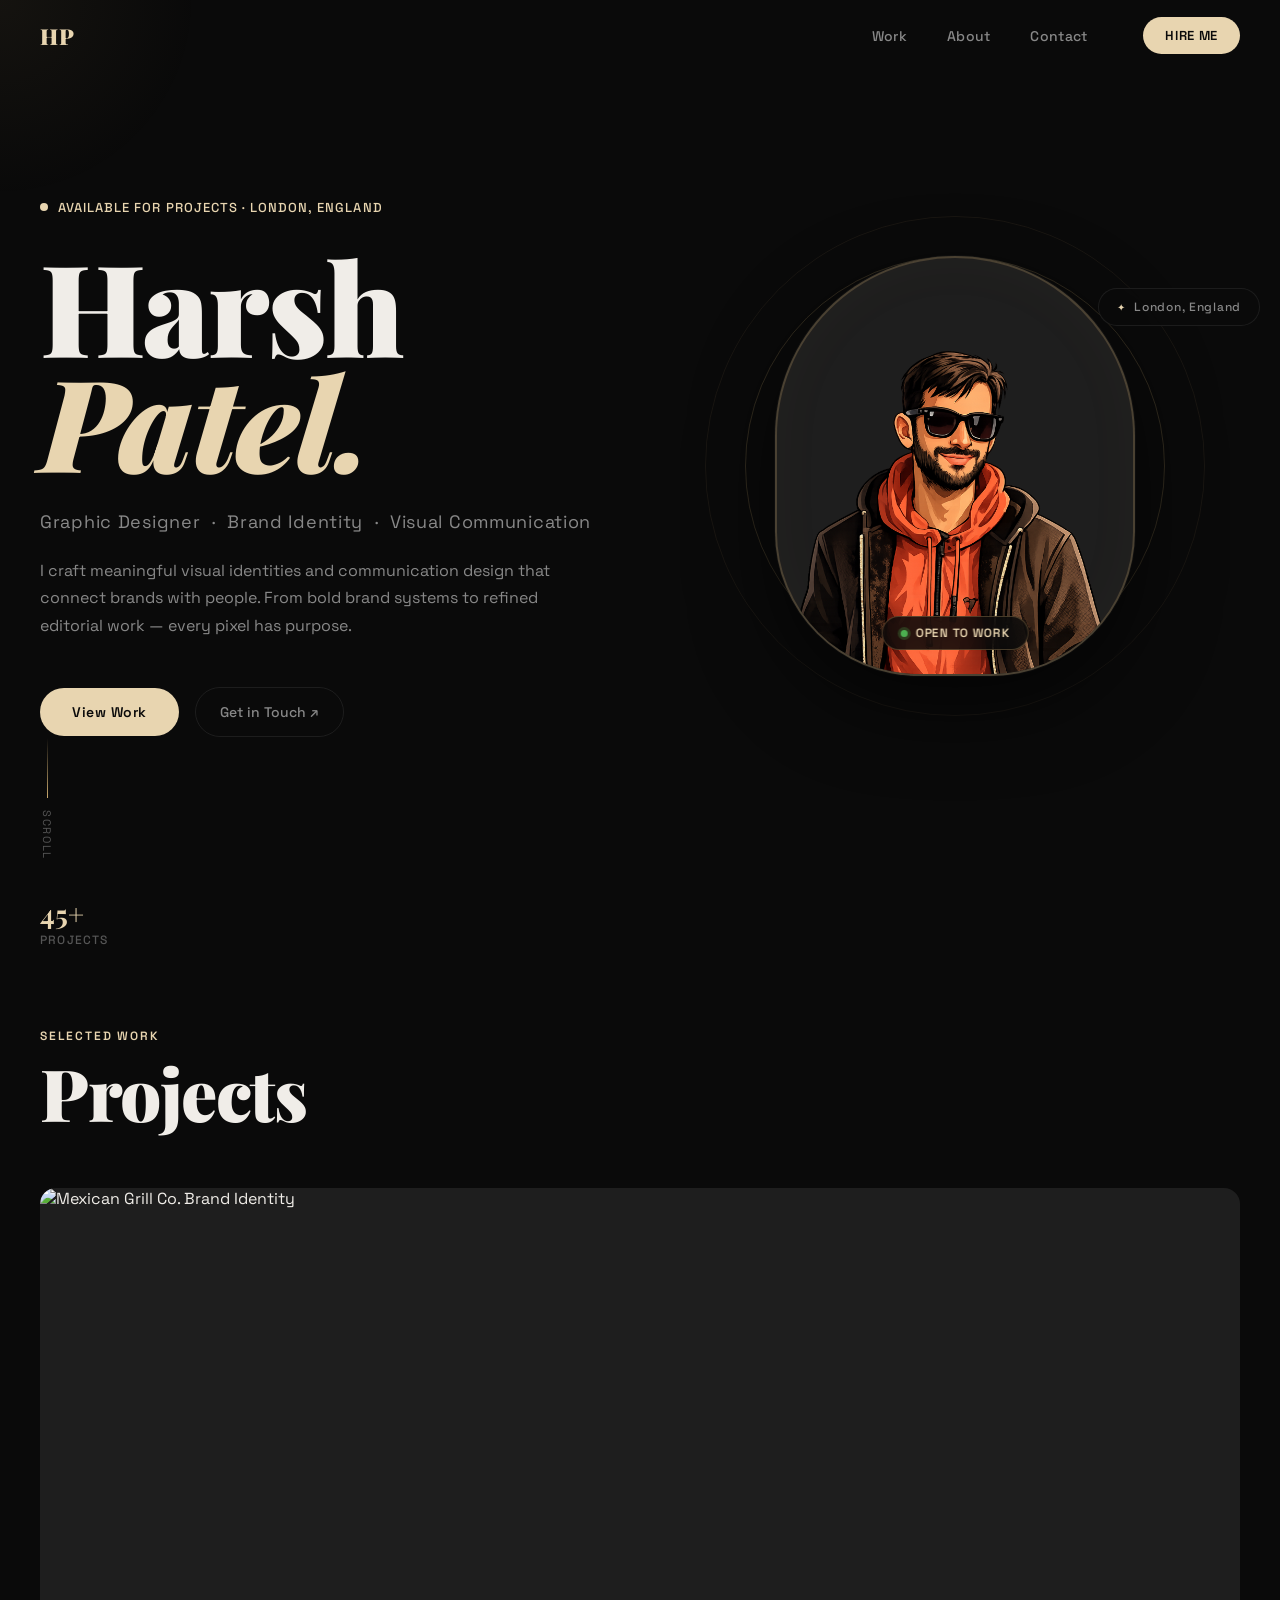
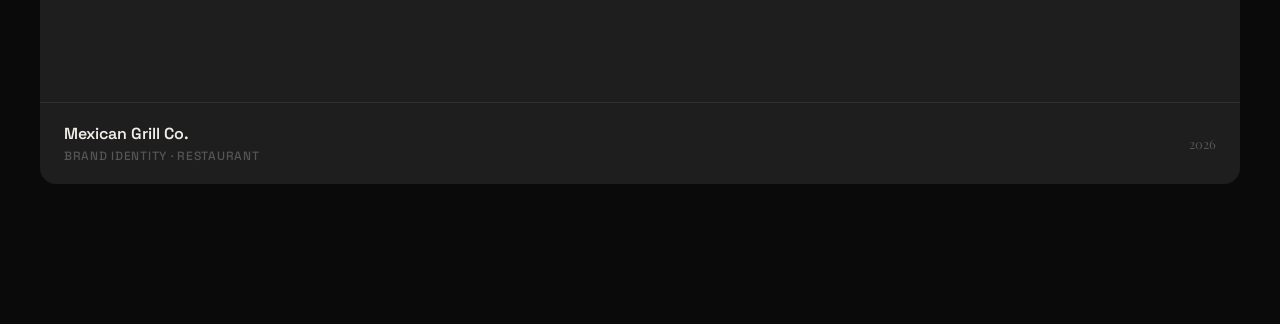
==== commit f4c1fc89: "Add cinematic Mexican Grill cover image fallback" ====
--- a/behance.html
+++ b/behance.html
@@ -83,54 +83,6 @@
       <span class="stat-num">50+</span>
       <span class="stat-label">Projects</span>
     </div>
-    <div class="stat-divider"></div>
-    <div class="stat-item">
-      <span class="stat-num">20+</span>
-      <span class="stat-label">Social Campaigns</span>
-    </div>
-    <div class="stat-divider"></div>
-    <div class="stat-item">
-      <span class="stat-num">3+</span>
-      <span class="stat-label">Years of Experience</span>
-    </div>
-    <div class="stat-divider"></div>
-    <div class="stat-item">
-      <span class="stat-num">5</span>
-      <span class="stat-label">Disciplines</span>
-    </div>
-    <div class="stat-divider"></div>
-    <div class="stat-item">
-      <span class="stat-num">London</span>
-      <span class="stat-label">Based</span>
-    </div>
-    <div class="stat-divider"></div>
-    <div class="stat-item">
-      <span class="stat-num">2026</span>
-      <span class="stat-label">Portfolio</span>
-    </div>
-  </div>
-
-  <!-- ── SKILLS TICKER ── -->
-  <div class="ticker-wrap" id="tickerWrap" aria-hidden="true">
-    <div class="ticker-track">
-      <span>Graphic Design</span><span class="sep">✦</span>
-      <span>Brand Identity</span><span class="sep">✦</span>
-      <span>Illustration</span><span class="sep">✦</span>
-      <span>Photography</span><span class="sep">✦</span>
-      <span>Typography</span><span class="sep">✦</span>
-      <span>Visual Communication</span><span class="sep">✦</span>
-      <span>Art Direction</span><span class="sep">✦</span>
-      <span>Logo Design</span><span class="sep">✦</span>
-      <!-- duplicate for seamless loop -->
-      <span>Graphic Design</span><span class="sep">✦</span>
-      <span>Brand Identity</span><span class="sep">✦</span>
-      <span>Illustration</span><span class="sep">✦</span>
-      <span>Photography</span><span class="sep">✦</span>
-      <span>Typography</span><span class="sep">✦</span>
-      <span>Visual Communication</span><span class="sep">✦</span>
-      <span>Art Direction</span><span class="sep">✦</span>
-      <span>Logo Design</span><span class="sep">✦</span>
-    </div>
   </div>
 
   <!-- ── PROJECTS ── -->
@@ -145,7 +97,7 @@
       <!-- PROJECT 1 — Mexican Grill Co. (FEATURED LARGE) -->
       <a href="mexican-grill.html" class="project-card card-featured" id="cardMexican" data-category="Brand Identity">
         <div class="card-image-wrap">
-          <img src="mexican_grill_cover.png" alt="Mexican Grill Co. Brand Identity" class="card-img" />
+          <img src="https://images.unsplash.com/photo-1565299585323-38174c4a6471?q=80&w=1600&auto=format&fit=crop" alt="Mexican Grill Co. Brand Identity" class="card-img" />
           <div class="card-overlay">
             <div class="overlay-content">
               <span class="overlay-category">Brand Identity · Visual System</span>
@@ -164,225 +116,9 @@
         </div>
       </a>
 
-      <!-- PROJECT 2 — Xinh Beauty -->
-      <a href="xinh-beauty.html" class="project-card card-half" id="cardXinh" data-category="Brand Identity">
-        <div class="card-image-wrap">
-          <img src="xinh_beauty_banner.jpg" alt="Xinh Beauty Brand Identity" class="card-img" />
-          <div class="card-overlay">
-            <div class="overlay-content">
-              <span class="overlay-category">Brand Identity · Packaging</span>
-              <h3 class="overlay-title">Xinh Beauty</h3>
-              <p class="overlay-desc">Refined, minimal beauty brand identity with delicate rose gold and blush tones across packaging and visual identity.</p>
-              <span class="overlay-arrow">View Project ↗</span>
-            </div>
-          </div>
-        </div>
-        <div class="card-meta">
-          <div class="card-info">
-            <h3 class="card-title">Xinh Beauty</h3>
-            <p class="card-category">Brand Identity · Beauty</p>
-          </div>
-          <span class="card-year">2026</span>
-        </div>
-      </a>
-
-      <!-- PROJECT 3 — Cougar Fashion -->
-      <a href="cougar-fashion.html" class="project-card card-half" id="cardCougar" data-category="Brand Identity">
-        <div class="card-image-wrap">
-          <img src="cougar_fashion_cover.png" alt="Cougar Fashion Brand Identity" class="card-img" />
-          <div class="card-overlay">
-            <div class="overlay-content">
-              <span class="overlay-category">Brand Identity · Fashion</span>
-              <h3 class="overlay-title">Cougar Fashion</h3>
-              <p class="overlay-desc">High-fashion brand identity with a bold black and gold visual system. Edgy, powerful, unforgettable.</p>
-              <span class="overlay-arrow">View Project ↗</span>
-            </div>
-          </div>
-        </div>
-        <div class="card-meta">
-          <div class="card-info">
-            <h3 class="card-title">Cougar Fashion</h3>
-            <p class="card-category">Brand Identity · Fashion</p>
-          </div>
-          <span class="card-year">2026</span>
-        </div>
-      </a>
-
-      <!-- PROJECT 4 — Botanica Skincare -->
-      <a href="botanica-skincare.html" class="project-card card-half" id="cardBotanica" data-category="Brand Identity">
-        <div class="card-image-wrap">
-          <img src="botanica-cover.png" alt="Botanica Skincare Brand Identity" class="card-img" />
-          <div class="card-overlay">
-            <div class="overlay-content">
-              <span class="overlay-category">Brand Identity · Skincare</span>
-              <h3 class="overlay-title">Botanica Skincare</h3>
-              <p class="overlay-desc">Clean, organic visual identity for a natural skincare line emphasizing sustainability and purity.</p>
-              <span class="overlay-arrow">View Project ↗</span>
-            </div>
-          </div>
-        </div>
-        <div class="card-meta">
-          <div class="card-info">
-            <h3 class="card-title">Botanica Skincare</h3>
-            <p class="card-category">Brand Identity · Skincare</p>
-          </div>
-          <span class="card-year">2026</span>
-        </div>
-      </a>
-
-      <!-- PROJECT 5 — Melrose & Nolan (Cafe) -->
-      <a href="melrose-nolan.html" class="project-card card-half" id="cardMelrose" data-category="Brand Identity">
-        <div class="card-image-wrap">
-          <img src="melrose_nolan_cover.png" alt="Melrose & Nolan Cafe Brand Identity" class="card-img" />
-          <div class="card-overlay">
-            <div class="overlay-content">
-              <span class="overlay-category">Brand Identity · Cafe Design</span>
-              <h3 class="overlay-title">Melrose &amp; Nolan</h3>
-              <p class="overlay-desc">A premium artisanal cafe brand identity. Timeless typography meets warm organic coffee textures.</p>
-              <span class="overlay-arrow">View Project ↗</span>
-            </div>
-          </div>
-        </div>
-        <div class="card-meta">
-          <div class="card-info">
-            <h3 class="card-title">Melrose &amp; Nolan</h3>
-            <p class="card-category">Brand Identity · Cafe</p>
-          </div>
-          <span class="card-year">2026</span>
-        </div>
-      </a>
-
-      <!-- PROJECT 6 — Maison Noir (Paris Roastery) -->
-      <a href="maison-noir.html" class="project-card card-half" id="cardMaison" data-category="Brand Identity">
-        <div class="card-image-wrap">
-          <img src="maison_noir_cup.jpg" alt="Maison Noir Paris Brand Identity" class="card-img" />
-          <div class="card-overlay">
-            <div class="overlay-content">
-              <span class="overlay-category">Brand Identity · Café &amp; Roastery</span>
-              <h3 class="overlay-title">Maison Noir</h3>
-              <p class="overlay-desc">A luxurious Parisian café and micro-roastery brand identity. Gold-embossed packaging meets refined architectural branding.</p>
-              <span class="overlay-arrow">View Project ↗</span>
-            </div>
-          </div>
-        </div>
-        <div class="card-meta">
-          <div class="card-info">
-            <h3 class="card-title">Maison Noir</h3>
-            <p class="card-category">Brand Identity · Café &amp; Roastery</p>
-          </div>
-          <span class="card-year">2026</span>
-        </div>
-      </a>
-
     </div>
   </section>
 
-  <!-- ── ABOUT ── -->
-  <section class="about-section" id="about">
-    <div class="about-inner">
-      <div class="about-left">
-        <p class="section-eyebrow">About Me</p>
-        <h2 class="about-heading">Design that speaks before words do.</h2>
-        <div class="about-avatar" id="aboutAvatar">
-          <div class="avatar-ring"></div>
-          <div class="avatar-initials">HP</div>
-        </div>
-      </div>
-      <div class="about-right">
-        <p class="about-bio">
-          I'm <strong>Harsh Patel</strong>, a London-based Graphic Designer with a passion for crafting visual identities that are both strategically sound and aesthetically compelling. I believe great design isn't just about looking good — it's about communicating the right message to the right people.
-        </p>
-        <p class="about-bio">
-          My work spans brand identity systems, typographic compositions, illustration, and photography — always with a commitment to craft and intention.
-        </p>
-
-        <!-- CV Actions Button Group -->
-        <div class="about-actions" style="margin-top: 32px; margin-bottom: 40px; display: flex; gap: 16px; flex-wrap: wrap;">
-          <a href="Harsh_Patel_CV.pdf" target="_blank" class="btn-primary" id="btnDownloadCV" download>
-            <span>Download CV (PDF)</span>
-            <span style="font-size: 14px; margin-left: 4px;">↓</span>
-          </a>
-          <a href="cv.html" class="btn-ghost" id="btnViewCV" target="_blank">
-            <span>View Interactive CV</span>
-            <span style="font-size: 14px; margin-left: 4px;">↗</span>
-          </a>
-        </div>
-
-        <div class="skills-grid" id="skillsGrid">
-          <div class="skill-pill" id="skillGraphic">
-            <span class="skill-icon">◈</span> Graphic Design
-          </div>
-          <div class="skill-pill" id="skillBrand">
-            <span class="skill-icon">◈</span> Brand Identity
-          </div>
-          <div class="skill-pill" id="skillUIUX">
-            <span class="skill-icon">◈</span> UI/UX Design
-          </div>
-          <div class="skill-pill" id="skillMotion">
-            <span class="skill-icon">◈</span> Motion Graphics
-          </div>
-          <div class="skill-pill" id="skillIllustration">
-            <span class="skill-icon">◈</span> Illustration
-          </div>
-          <div class="skill-pill" id="skillPhoto">
-            <span class="skill-icon">◈</span> Photography
-          </div>
-          <div class="skill-pill" id="skillType">
-            <span class="skill-icon">◈</span> Typography
-          </div>
-        </div>
-
-        <div class="tools-row" id="toolsRow">
-          <span class="tools-label">Tools:</span>
-          <span class="tool-tag">Illustrator</span>
-          <span class="tool-tag">Photoshop</span>
-          <span class="tool-tag">InDesign</span>
-          <span class="tool-tag">After Effects</span>
-          <span class="tool-tag">Premiere Pro</span>
-          <span class="tool-tag">Figma</span>
-          <span class="tool-tag">Sketch</span>
-          <span class="tool-tag">Canva Pro</span>
-          <span class="tool-tag">Wix Studio</span>
-          <span class="tool-tag">WordPress</span>
-        </div>
-      </div>
-    </div>
-  </section>
-
-  <!-- ── CONTACT ── -->
-  <section class="contact-section" id="contact">
-    <div class="contact-inner">
-      <p class="section-eyebrow">Let's Work Together</p>
-      <h2 class="contact-heading">
-        Have a project<br/>
-        <em>in mind?</em>
-      </h2>
-      <p class="contact-sub">I'm available for freelance projects and full-time opportunities. Let's create something remarkable together.</p>
-      <a href="mailto:Patelharsh00745@gmail.com" class="contact-btn" id="contactBtn">
-        <span>Patelharsh00745@gmail.com</span>
-        <span class="btn-arrow">↗</span>
-      </a>
-      <div class="contact-location" id="contactLocation">
-        <span class="location-dot"></span>
-        London, England · Open to Remote
-      </div>
-    </div>
-    <div class="contact-bg-text" aria-hidden="true">DESIGN</div>
-  </section>
-
-  <!-- ── FOOTER ── -->
-  <footer class="footer" id="siteFooter">
-    <div class="footer-inner">
-      <span class="footer-name">Harsh Patel</span>
-      <span class="footer-copy">© 2026 · All rights reserved</span>
-      <div class="footer-links">
-        <a href="mailto:Patelharsh00745@gmail.com" class="footer-link" id="footerEmail">Email</a>
-        <a href="#" class="footer-link" id="footerBehance">Behance</a>
-        <a href="#" class="footer-link" id="footerLinkedIn">LinkedIn</a>
-      </div>
-    </div>
-  </footer>
-
   <script src="behance.js"></script>
 </body>
-</html>
+</html>
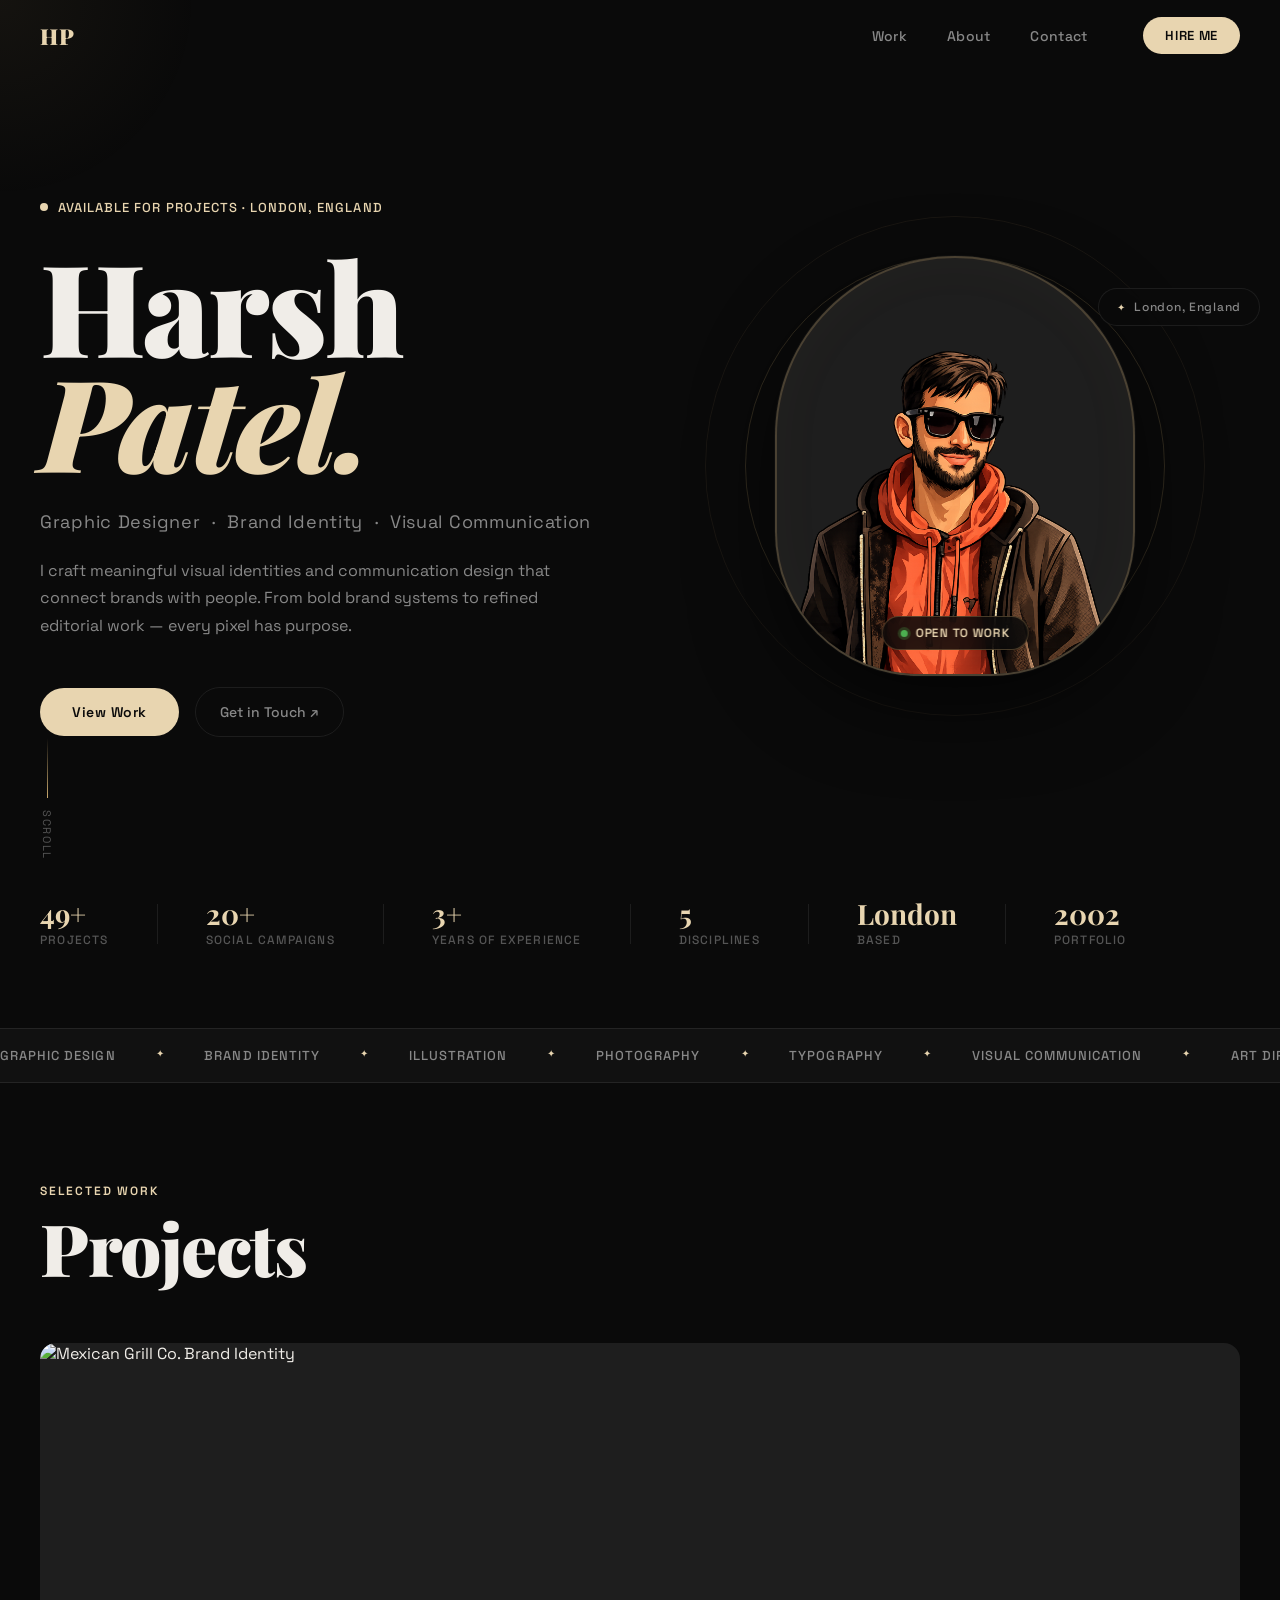
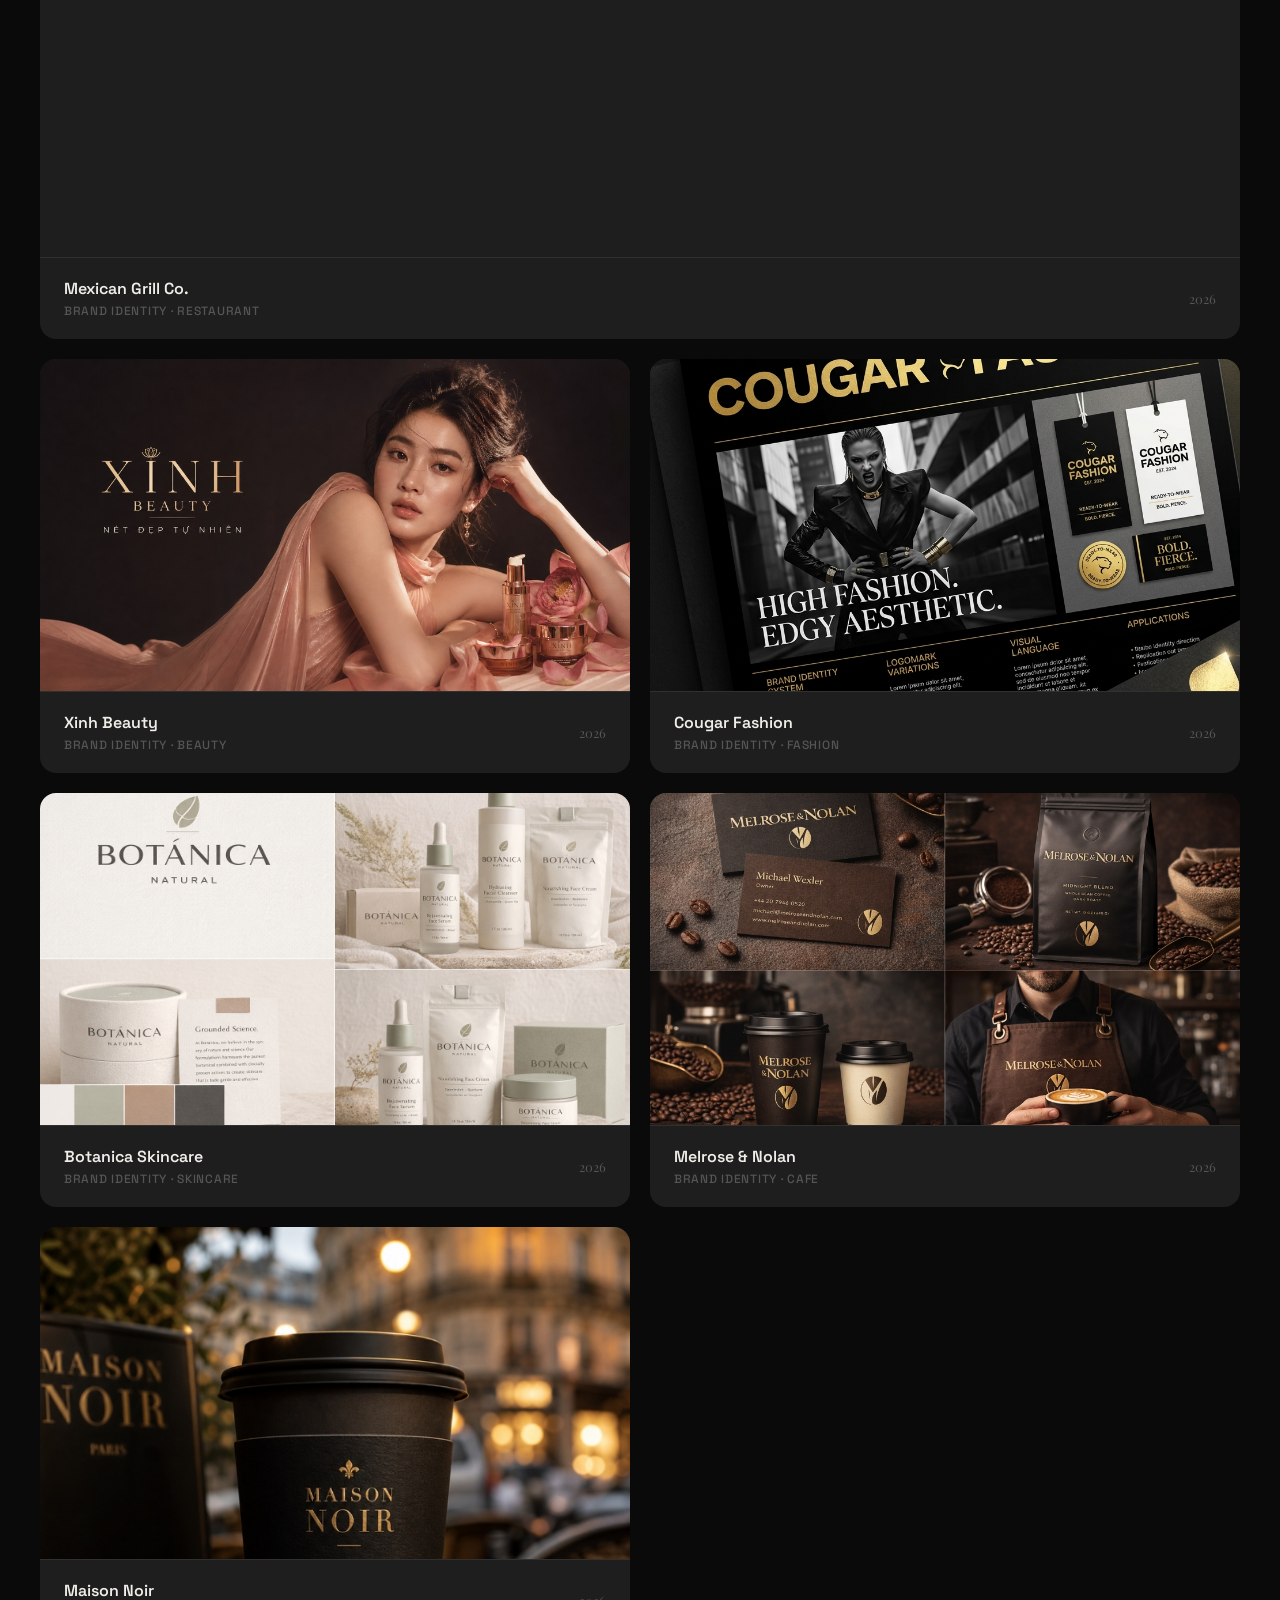
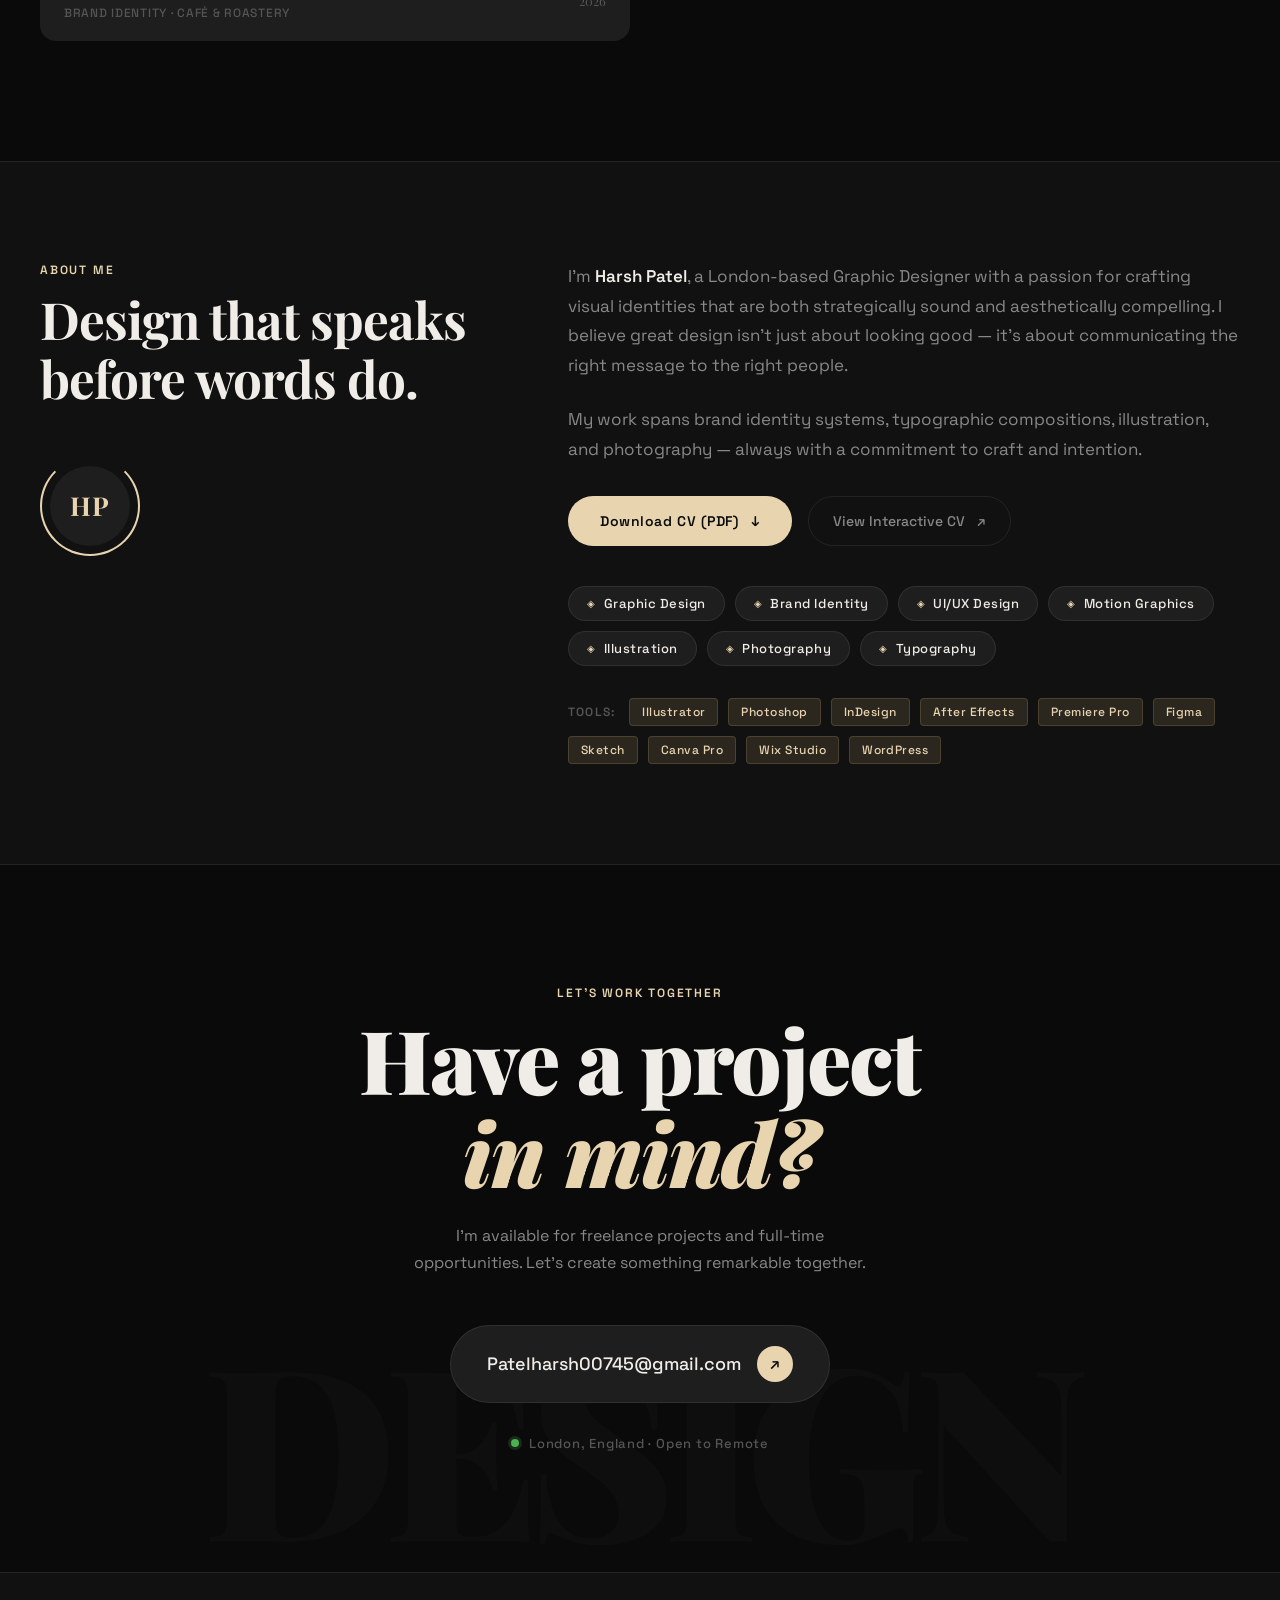
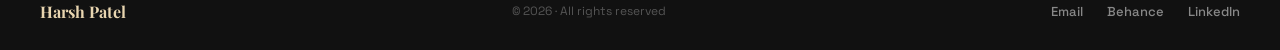
==== commit 002fb619: "Add new project entries and skills section" ====
--- a/behance.html
+++ b/behance.html
@@ -83,6 +83,54 @@
       <span class="stat-num">50+</span>
       <span class="stat-label">Projects</span>
     </div>
+    <div class="stat-divider"></div>
+    <div class="stat-item">
+      <span class="stat-num">20+</span>
+      <span class="stat-label">Social Campaigns</span>
+    </div>
+    <div class="stat-divider"></div>
+    <div class="stat-item">
+      <span class="stat-num">3+</span>
+      <span class="stat-label">Years of Experience</span>
+    </div>
+    <div class="stat-divider"></div>
+    <div class="stat-item">
+      <span class="stat-num">5</span>
+      <span class="stat-label">Disciplines</span>
+    </div>
+    <div class="stat-divider"></div>
+    <div class="stat-item">
+      <span class="stat-num">London</span>
+      <span class="stat-label">Based</span>
+    </div>
+    <div class="stat-divider"></div>
+    <div class="stat-item">
+      <span class="stat-num">2026</span>
+      <span class="stat-label">Portfolio</span>
+    </div>
+  </div>
+
+  <!-- ── SKILLS TICKER ── -->
+  <div class="ticker-wrap" id="tickerWrap" aria-hidden="true">
+    <div class="ticker-track">
+      <span>Graphic Design</span><span class="sep">✦</span>
+      <span>Brand Identity</span><span class="sep">✦</span>
+      <span>Illustration</span><span class="sep">✦</span>
+      <span>Photography</span><span class="sep">✦</span>
+      <span>Typography</span><span class="sep">✦</span>
+      <span>Visual Communication</span><span class="sep">✦</span>
+      <span>Art Direction</span><span class="sep">✦</span>
+      <span>Logo Design</span><span class="sep">✦</span>
+      <!-- duplicate for seamless loop -->
+      <span>Graphic Design</span><span class="sep">✦</span>
+      <span>Brand Identity</span><span class="sep">✦</span>
+      <span>Illustration</span><span class="sep">✦</span>
+      <span>Photography</span><span class="sep">✦</span>
+      <span>Typography</span><span class="sep">✦</span>
+      <span>Visual Communication</span><span class="sep">✦</span>
+      <span>Art Direction</span><span class="sep">✦</span>
+      <span>Logo Design</span><span class="sep">✦</span>
+    </div>
   </div>
 
   <!-- ── PROJECTS ── -->
@@ -97,7 +145,7 @@
       <!-- PROJECT 1 — Mexican Grill Co. (FEATURED LARGE) -->
       <a href="mexican-grill.html" class="project-card card-featured" id="cardMexican" data-category="Brand Identity">
         <div class="card-image-wrap">
-          <img src="https://images.unsplash.com/photo-1565299585323-38174c4a6471?q=80&w=1600&auto=format&fit=crop" alt="Mexican Grill Co. Brand Identity" class="card-img" />
+          <img src="mexican_grill_cover.png" alt="Mexican Grill Co. Brand Identity" class="card-img" />
           <div class="card-overlay">
             <div class="overlay-content">
               <span class="overlay-category">Brand Identity · Visual System</span>
@@ -116,9 +164,225 @@
         </div>
       </a>
 
+      <!-- PROJECT 2 — Xinh Beauty -->
+      <a href="xinh-beauty.html" class="project-card card-half" id="cardXinh" data-category="Brand Identity">
+        <div class="card-image-wrap">
+          <img src="xinh_beauty_banner.jpg" alt="Xinh Beauty Brand Identity" class="card-img" />
+          <div class="card-overlay">
+            <div class="overlay-content">
+              <span class="overlay-category">Brand Identity · Packaging</span>
+              <h3 class="overlay-title">Xinh Beauty</h3>
+              <p class="overlay-desc">Refined, minimal beauty brand identity with delicate rose gold and blush tones across packaging and visual identity.</p>
+              <span class="overlay-arrow">View Project ↗</span>
+            </div>
+          </div>
+        </div>
+        <div class="card-meta">
+          <div class="card-info">
+            <h3 class="card-title">Xinh Beauty</h3>
+            <p class="card-category">Brand Identity · Beauty</p>
+          </div>
+          <span class="card-year">2026</span>
+        </div>
+      </a>
+
+      <!-- PROJECT 3 — Cougar Fashion -->
+      <a href="cougar-fashion.html" class="project-card card-half" id="cardCougar" data-category="Brand Identity">
+        <div class="card-image-wrap">
+          <img src="cougar_fashion_cover.png" alt="Cougar Fashion Brand Identity" class="card-img" />
+          <div class="card-overlay">
+            <div class="overlay-content">
+              <span class="overlay-category">Brand Identity · Fashion</span>
+              <h3 class="overlay-title">Cougar Fashion</h3>
+              <p class="overlay-desc">High-fashion brand identity with a bold black and gold visual system. Edgy, powerful, unforgettable.</p>
+              <span class="overlay-arrow">View Project ↗</span>
+            </div>
+          </div>
+        </div>
+        <div class="card-meta">
+          <div class="card-info">
+            <h3 class="card-title">Cougar Fashion</h3>
+            <p class="card-category">Brand Identity · Fashion</p>
+          </div>
+          <span class="card-year">2026</span>
+        </div>
+      </a>
+
+      <!-- PROJECT 4 — Botanica Skincare -->
+      <a href="botanica-skincare.html" class="project-card card-half" id="cardBotanica" data-category="Brand Identity">
+        <div class="card-image-wrap">
+          <img src="botanica-cover.png" alt="Botanica Skincare Brand Identity" class="card-img" />
+          <div class="card-overlay">
+            <div class="overlay-content">
+              <span class="overlay-category">Brand Identity · Skincare</span>
+              <h3 class="overlay-title">Botanica Skincare</h3>
+              <p class="overlay-desc">Clean, organic visual identity for a natural skincare line emphasizing sustainability and purity.</p>
+              <span class="overlay-arrow">View Project ↗</span>
+            </div>
+          </div>
+        </div>
+        <div class="card-meta">
+          <div class="card-info">
+            <h3 class="card-title">Botanica Skincare</h3>
+            <p class="card-category">Brand Identity · Skincare</p>
+          </div>
+          <span class="card-year">2026</span>
+        </div>
+      </a>
+
+      <!-- PROJECT 5 — Melrose & Nolan (Cafe) -->
+      <a href="melrose-nolan.html" class="project-card card-half" id="cardMelrose" data-category="Brand Identity">
+        <div class="card-image-wrap">
+          <img src="melrose_nolan_cover.png" alt="Melrose & Nolan Cafe Brand Identity" class="card-img" />
+          <div class="card-overlay">
+            <div class="overlay-content">
+              <span class="overlay-category">Brand Identity · Cafe Design</span>
+              <h3 class="overlay-title">Melrose &amp; Nolan</h3>
+              <p class="overlay-desc">A premium artisanal cafe brand identity. Timeless typography meets warm organic coffee textures.</p>
+              <span class="overlay-arrow">View Project ↗</span>
+            </div>
+          </div>
+        </div>
+        <div class="card-meta">
+          <div class="card-info">
+            <h3 class="card-title">Melrose &amp; Nolan</h3>
+            <p class="card-category">Brand Identity · Cafe</p>
+          </div>
+          <span class="card-year">2026</span>
+        </div>
+      </a>
+
+      <!-- PROJECT 6 — Maison Noir (Paris Roastery) -->
+      <a href="maison-noir.html" class="project-card card-half" id="cardMaison" data-category="Brand Identity">
+        <div class="card-image-wrap">
+          <img src="maison_noir_cup.jpg" alt="Maison Noir Paris Brand Identity" class="card-img" />
+          <div class="card-overlay">
+            <div class="overlay-content">
+              <span class="overlay-category">Brand Identity · Café &amp; Roastery</span>
+              <h3 class="overlay-title">Maison Noir</h3>
+              <p class="overlay-desc">A luxurious Parisian café and micro-roastery brand identity. Gold-embossed packaging meets refined architectural branding.</p>
+              <span class="overlay-arrow">View Project ↗</span>
+            </div>
+          </div>
+        </div>
+        <div class="card-meta">
+          <div class="card-info">
+            <h3 class="card-title">Maison Noir</h3>
+            <p class="card-category">Brand Identity · Café &amp; Roastery</p>
+          </div>
+          <span class="card-year">2026</span>
+        </div>
+      </a>
+
     </div>
   </section>
+
+  <!-- ── ABOUT ── -->
+  <section class="about-section" id="about">
+    <div class="about-inner">
+      <div class="about-left">
+        <p class="section-eyebrow">About Me</p>
+        <h2 class="about-heading">Design that speaks before words do.</h2>
+        <div class="about-avatar" id="aboutAvatar">
+          <div class="avatar-ring"></div>
+          <div class="avatar-initials">HP</div>
+        </div>
+      </div>
+      <div class="about-right">
+        <p class="about-bio">
+          I'm <strong>Harsh Patel</strong>, a London-based Graphic Designer with a passion for crafting visual identities that are both strategically sound and aesthetically compelling. I believe great design isn't just about looking good — it's about communicating the right message to the right people.
+        </p>
+        <p class="about-bio">
+          My work spans brand identity systems, typographic compositions, illustration, and photography — always with a commitment to craft and intention.
+        </p>
+
+        <!-- CV Actions Button Group -->
+        <div class="about-actions" style="margin-top: 32px; margin-bottom: 40px; display: flex; gap: 16px; flex-wrap: wrap;">
+          <a href="Harsh_Patel_CV.pdf" target="_blank" class="btn-primary" id="btnDownloadCV" download>
+            <span>Download CV (PDF)</span>
+            <span style="font-size: 14px; margin-left: 4px;">↓</span>
+          </a>
+          <a href="cv.html" class="btn-ghost" id="btnViewCV" target="_blank">
+            <span>View Interactive CV</span>
+            <span style="font-size: 14px; margin-left: 4px;">↗</span>
+          </a>
+        </div>
+
+        <div class="skills-grid" id="skillsGrid">
+          <div class="skill-pill" id="skillGraphic">
+            <span class="skill-icon">◈</span> Graphic Design
+          </div>
+          <div class="skill-pill" id="skillBrand">
+            <span class="skill-icon">◈</span> Brand Identity
+          </div>
+          <div class="skill-pill" id="skillUIUX">
+            <span class="skill-icon">◈</span> UI/UX Design
+          </div>
+          <div class="skill-pill" id="skillMotion">
+            <span class="skill-icon">◈</span> Motion Graphics
+          </div>
+          <div class="skill-pill" id="skillIllustration">
+            <span class="skill-icon">◈</span> Illustration
+          </div>
+          <div class="skill-pill" id="skillPhoto">
+            <span class="skill-icon">◈</span> Photography
+          </div>
+          <div class="skill-pill" id="skillType">
+            <span class="skill-icon">◈</span> Typography
+          </div>
+        </div>
+
+        <div class="tools-row" id="toolsRow">
+          <span class="tools-label">Tools:</span>
+          <span class="tool-tag">Illustrator</span>
+          <span class="tool-tag">Photoshop</span>
+          <span class="tool-tag">InDesign</span>
+          <span class="tool-tag">After Effects</span>
+          <span class="tool-tag">Premiere Pro</span>
+          <span class="tool-tag">Figma</span>
+          <span class="tool-tag">Sketch</span>
+          <span class="tool-tag">Canva Pro</span>
+          <span class="tool-tag">Wix Studio</span>
+          <span class="tool-tag">WordPress</span>
+        </div>
+      </div>
+    </div>
+  </section>
+
+  <!-- ── CONTACT ── -->
+  <section class="contact-section" id="contact">
+    <div class="contact-inner">
+      <p class="section-eyebrow">Let's Work Together</p>
+      <h2 class="contact-heading">
+        Have a project<br/>
+        <em>in mind?</em>
+      </h2>
+      <p class="contact-sub">I'm available for freelance projects and full-time opportunities. Let's create something remarkable together.</p>
+      <a href="mailto:Patelharsh00745@gmail.com" class="contact-btn" id="contactBtn">
+        <span>Patelharsh00745@gmail.com</span>
+        <span class="btn-arrow">↗</span>
+      </a>
+      <div class="contact-location" id="contactLocation">
+        <span class="location-dot"></span>
+        London, England · Open to Remote
+      </div>
+    </div>
+    <div class="contact-bg-text" aria-hidden="true">DESIGN</div>
+  </section>
+
+  <!-- ── FOOTER ── -->
+  <footer class="footer" id="siteFooter">
+    <div class="footer-inner">
+      <span class="footer-name">Harsh Patel</span>
+      <span class="footer-copy">© 2026 · All rights reserved</span>
+      <div class="footer-links">
+        <a href="mailto:Patelharsh00745@gmail.com" class="footer-link" id="footerEmail">Email</a>
+        <a href="#" class="footer-link" id="footerBehance">Behance</a>
+        <a href="#" class="footer-link" id="footerLinkedIn">LinkedIn</a>
+      </div>
+    </div>
+  </footer>
 
   <script src="behance.js"></script>
 </body>
-</html>+</html>
